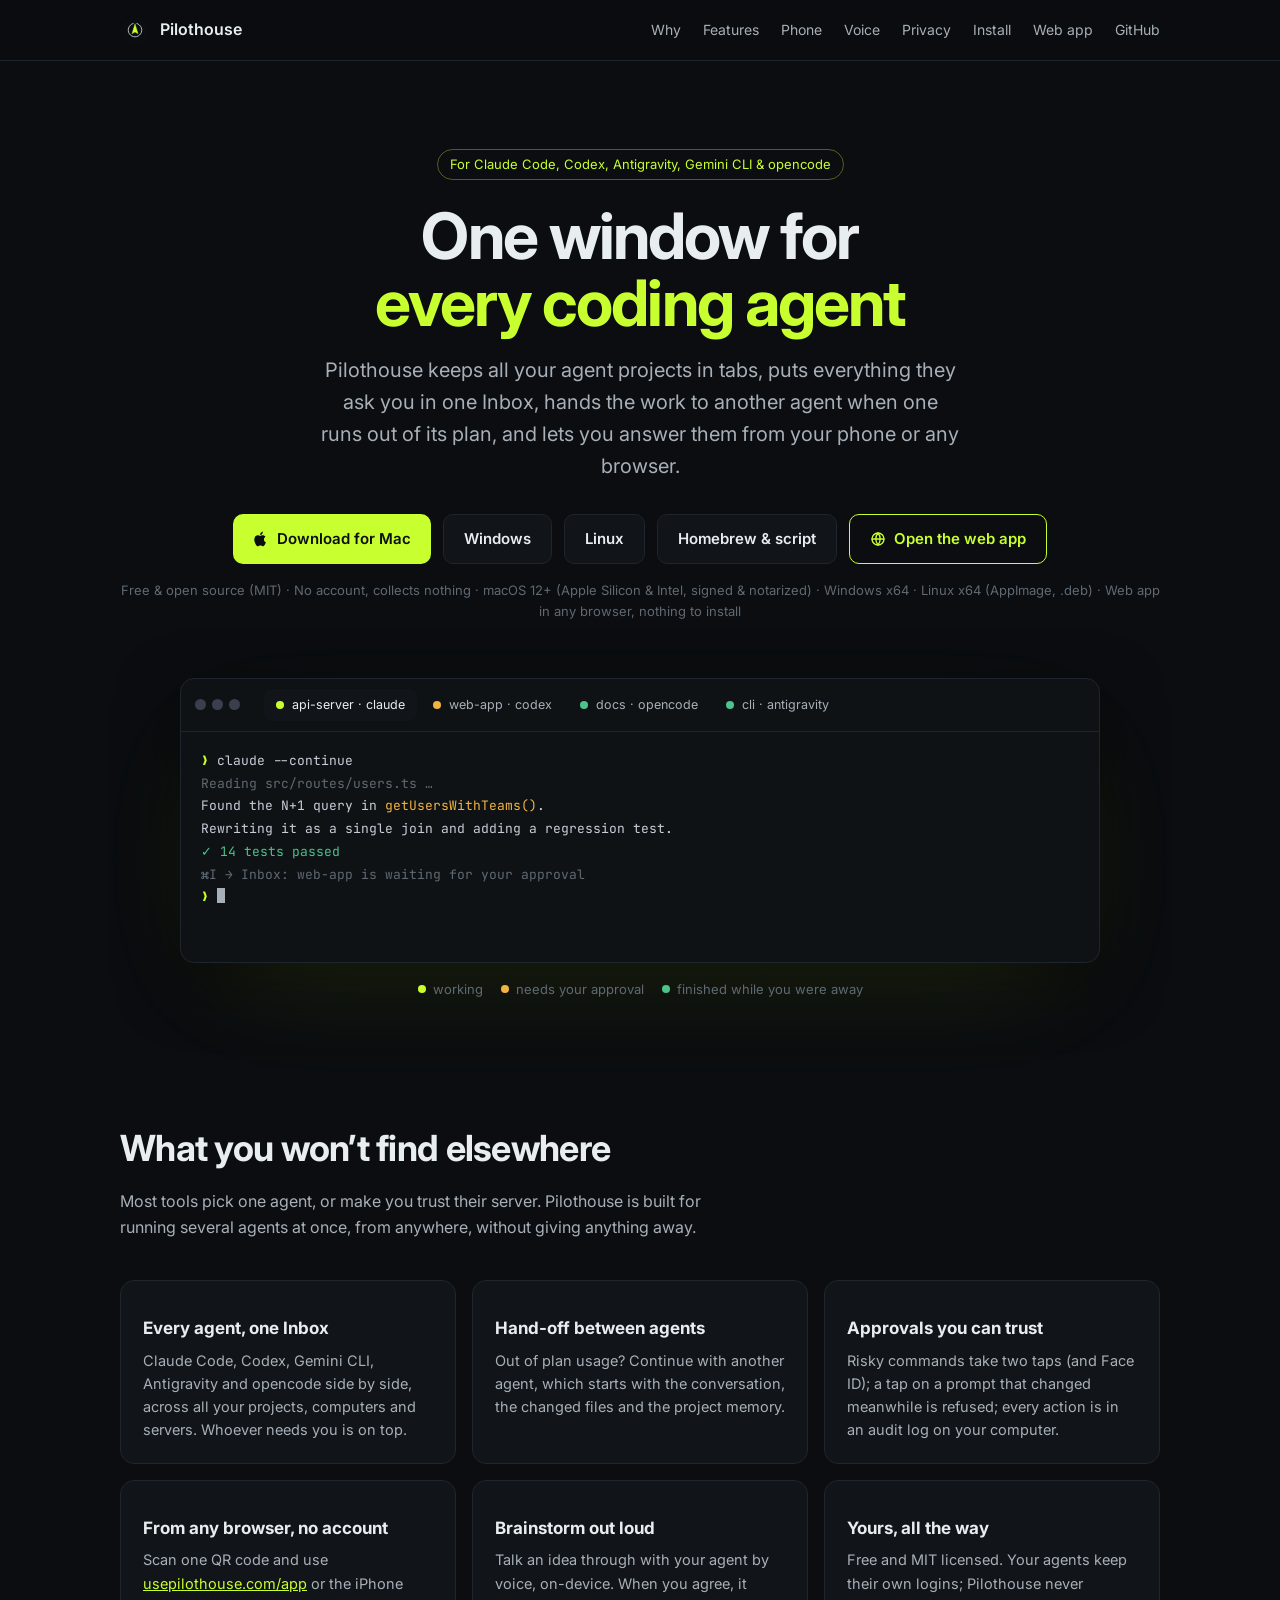
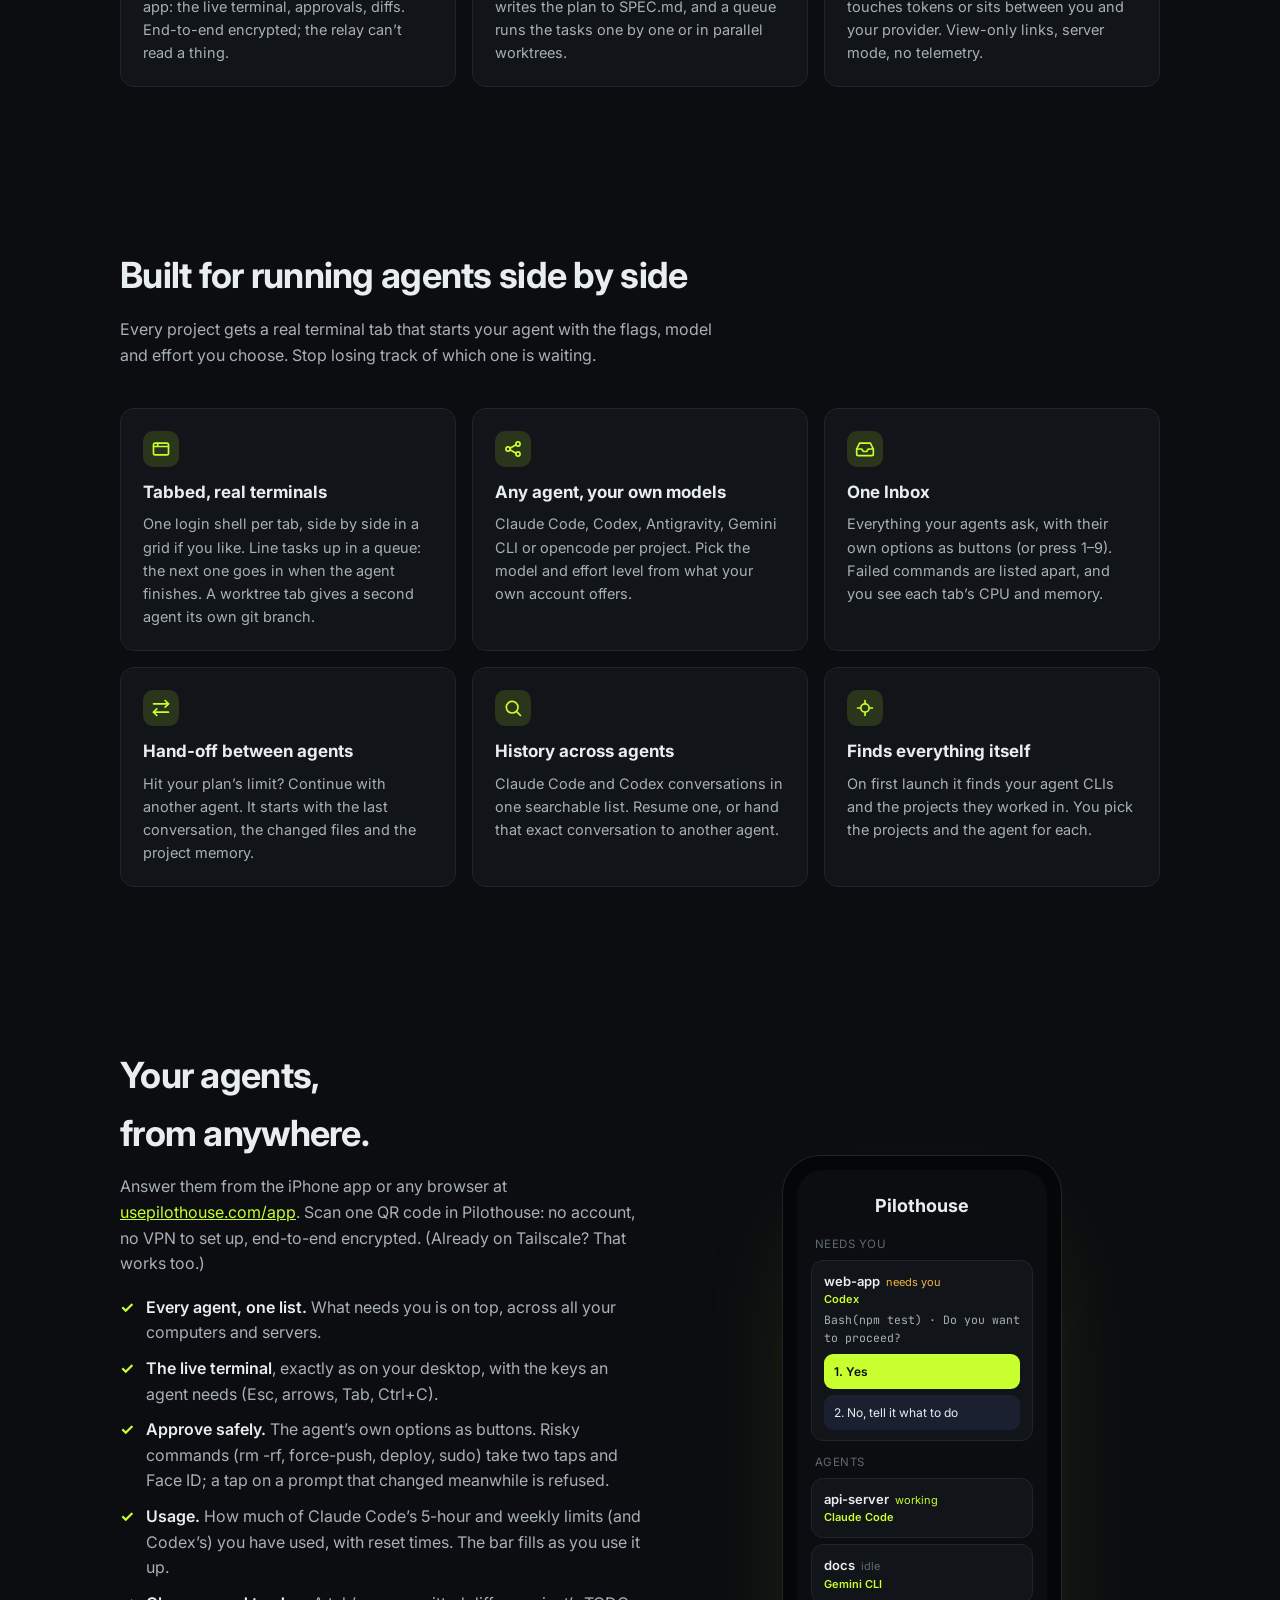
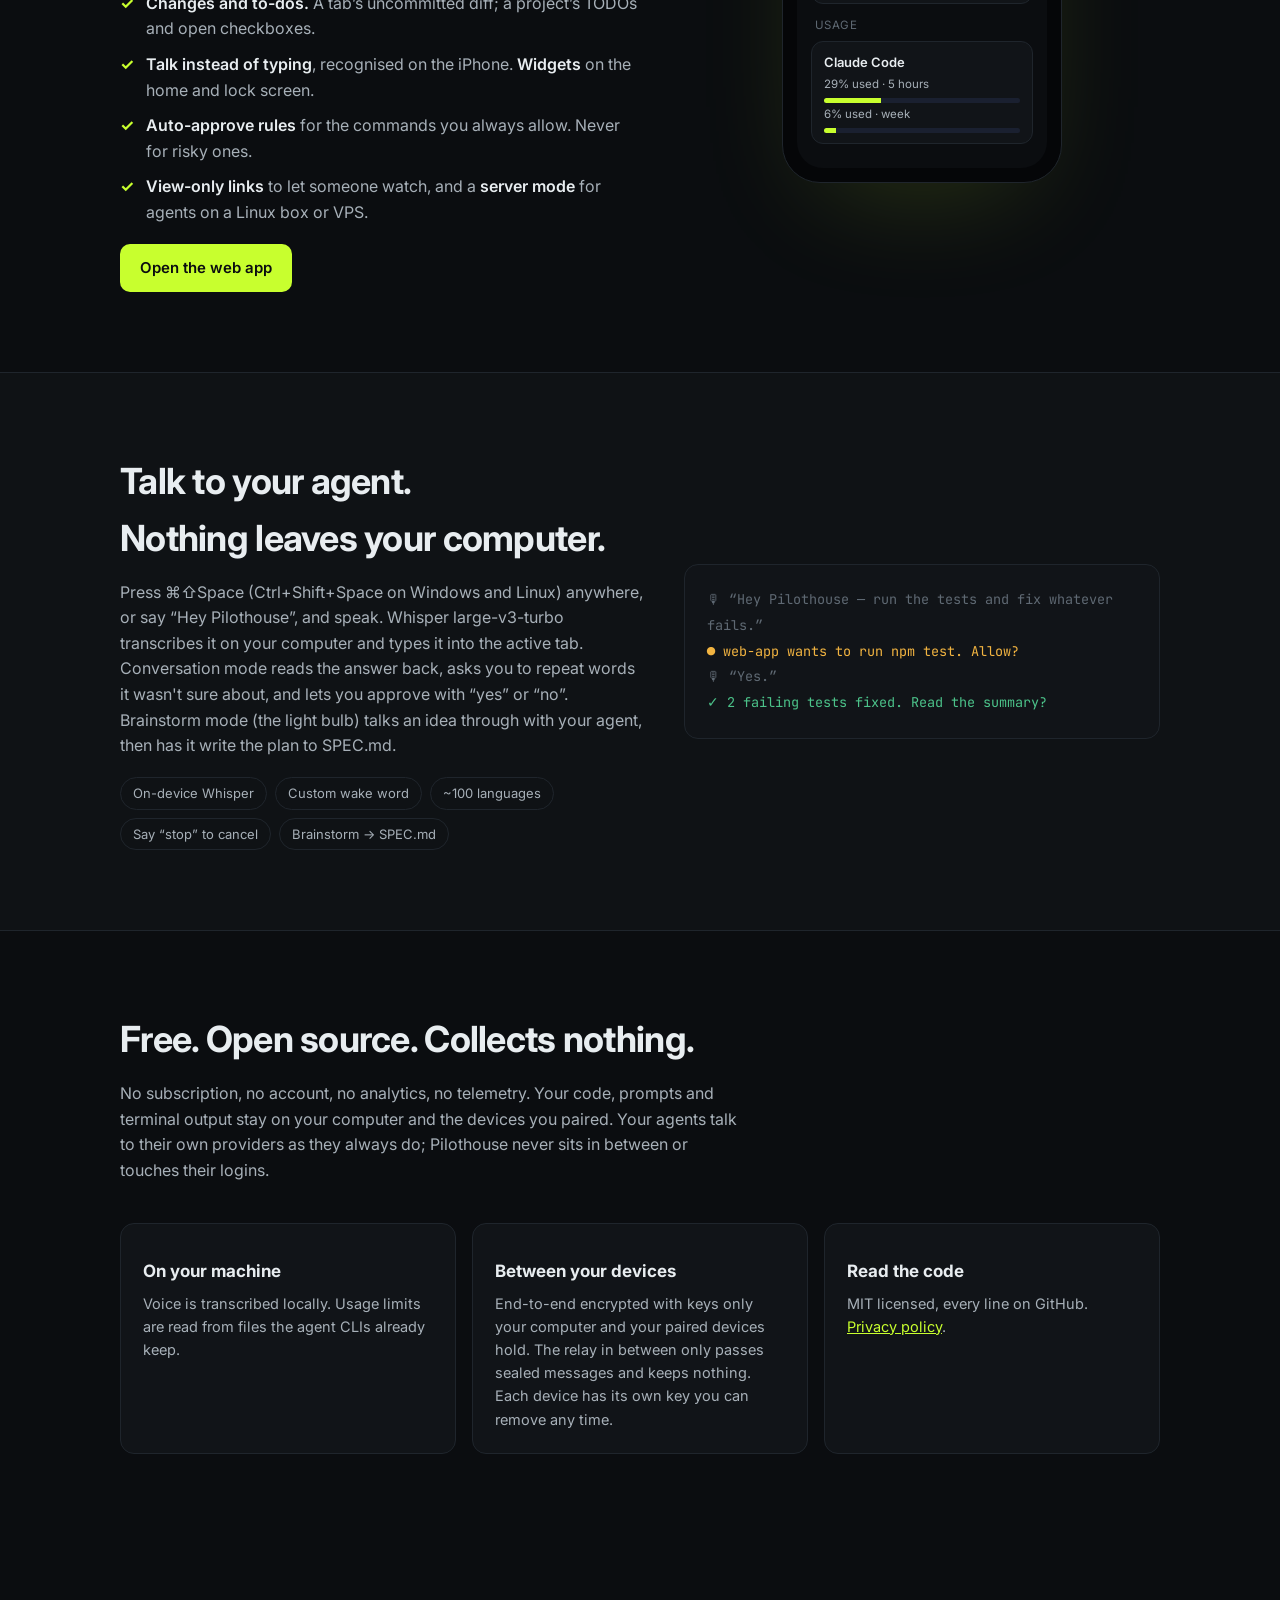
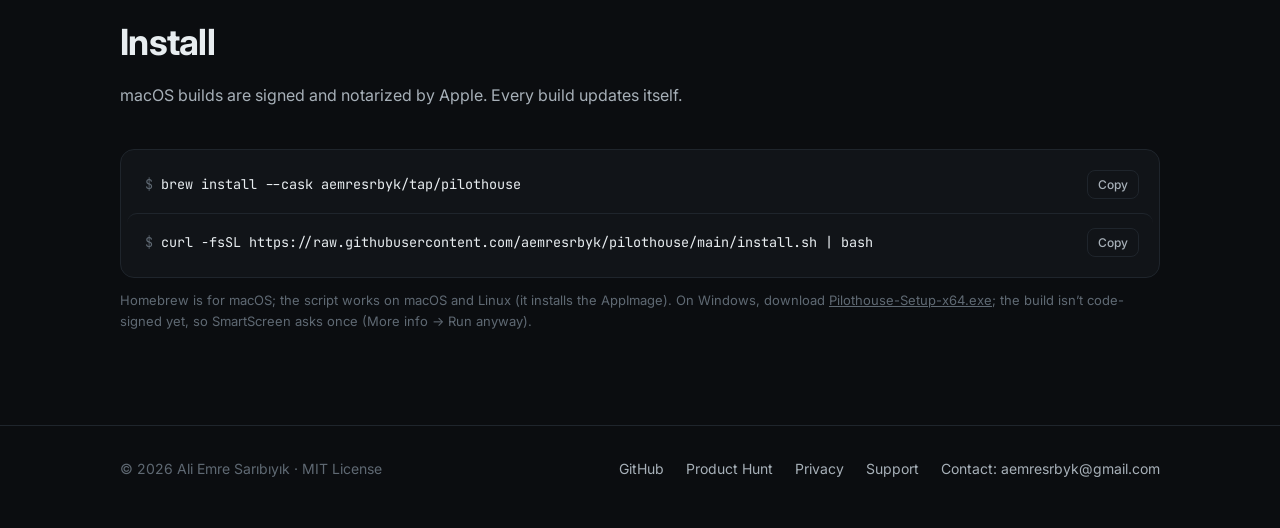
==== index.html @ bd9848d0 "feat: web app next to the downloads; 'What you won’t find elsewhere' section Co-Authored-By: Claude " ====
<!doctype html>
<html lang="en">
<head>
<meta charset="utf-8">
<meta name="viewport" content="width=device-width, initial-scale=1">
<title>Pilothouse — one window for every coding agent</title>
<meta name="description" content="One cockpit for terminal AI agents (Claude Code, Codex, Antigravity, Gemini CLI, opencode) on macOS, Windows and Linux: tabbed terminals, an Inbox for everything they ask, hand-off between agents, on-device voice, and an iPhone app to approve from anywhere. Free, open source, collects nothing.">
<meta property="og:title" content="Pilothouse">
<meta property="og:description" content="One window for every coding agent, and your phone: tabbed terminals, an Inbox, hand-off between agents, on-device voice, approvals from your iPhone. Free and open source.">
<meta property="og:image" content="https://usepilothouse.com/og.png">
<meta property="og:url" content="https://usepilothouse.com/">
<meta property="og:type" content="website">
<meta property="og:site_name" content="Pilothouse">
<link rel="canonical" href="https://usepilothouse.com/">
<link rel="apple-touch-icon" href="icon.png">
<meta name="twitter:card" content="summary_large_image">
<link rel="icon" href="logo.svg" type="image/svg+xml">
<link rel="preconnect" href="https://fonts.googleapis.com">
<link rel="preconnect" href="https://fonts.gstatic.com" crossorigin>
<link href="https://fonts.googleapis.com/css2?family=Inter:wght@400;500;600;700&family=JetBrains+Mono:wght@400;500&display=swap" rel="stylesheet">
<style>
  :root {
    --bg: #0B0D10; --bg2: #0F1215; --card: #111418; --line: #1F252C;
    --ink: #E8EDF0; --ink2: #A7B0B8; --muted: #5F6973;
    --accent: #C8FF2E; --on-accent: #0B0D10; --green: #4CC38A; --amber: #F2B441;
    --radius: 14px;
  }
  * { box-sizing: border-box; }
  html { scroll-behavior: smooth; }
  body { margin: 0; background: var(--bg); color: var(--ink); font: 16px/1.6 Inter, system-ui, -apple-system, Segoe UI, sans-serif; -webkit-font-smoothing: antialiased; }
  a { color: inherit; }
  code, .mono { font-family: "JetBrains Mono", ui-monospace, SFMono-Regular, Menlo, monospace; }
  .wrap { max-width: 1080px; margin: 0 auto; padding: 0 20px; }

  nav { position: sticky; top: 0; z-index: 10; backdrop-filter: blur(12px); background: color-mix(in srgb, var(--bg) 80%, transparent); border-bottom: 1px solid var(--line); }
  nav .wrap { display: flex; align-items: center; justify-content: space-between; height: 60px; }
  .brand { display: flex; align-items: center; gap: 10px; font-weight: 600; text-decoration: none; }
  .brand img { width: 30px; height: 30px; }
  nav .links { display: flex; gap: 22px; font-size: 14px; color: var(--ink2); }
  nav .links a { text-decoration: none; }
  nav .links a:hover { color: var(--ink); }

  .hero { padding: 88px 0 40px; text-align: center; }
  .eyebrow { display: inline-block; font-size: 13px; color: var(--accent); border: 1px solid color-mix(in srgb, var(--accent) 35%, transparent); padding: 4px 12px; border-radius: 999px; margin-bottom: 22px; }
  h1 { font-size: clamp(36px, 6vw, 64px); line-height: 1.05; letter-spacing: -0.03em; margin: 0 0 18px; font-weight: 700; }
  h1 span { color: var(--accent); }
  .lede { font-size: clamp(17px, 2.2vw, 20px); color: var(--ink2); max-width: 640px; margin: 0 auto 32px; }
  .cta { display: flex; gap: 12px; justify-content: center; flex-wrap: wrap; }
  .btn { display: inline-flex; align-items: center; gap: 8px; padding: 12px 20px; border-radius: 10px; font-weight: 600; font-size: 15px; text-decoration: none; border: 1px solid var(--line); background: var(--card); cursor: pointer; color: var(--ink); }
  .btn.primary { background: var(--accent); border: 0; color: var(--on-accent); }
  .btn:hover { filter: brightness(1.08); }
  .btn.web { border-color: var(--accent); color: var(--accent); background: transparent; }
  .meta { margin-top: 16px; font-size: 13px; color: var(--muted); }

  /* App illustration */
  .window { margin: 56px auto 0; max-width: 920px; border: 1px solid var(--line); border-radius: 14px; background: var(--bg2); box-shadow: 0 40px 120px -40px rgba(200,255,46,.14), 0 20px 60px rgba(0,0,0,.5); overflow: hidden; text-align: left; }
  .titlebar { display: flex; align-items: center; gap: 8px; padding: 10px 14px; border-bottom: 1px solid var(--line); }
  .lights i { display: inline-block; width: 11px; height: 11px; border-radius: 50%; margin-right: 6px; background: #3A3F4E; }
  .tabs { display: flex; gap: 4px; margin-left: 10px; overflow: hidden; }
  .tab { display: flex; align-items: center; gap: 8px; font-size: 12.5px; padding: 6px 12px; border-radius: 8px; color: var(--ink2); white-space: nowrap; }
  .tab.on { background: var(--card); color: var(--ink); }
  .dot { width: 8px; height: 8px; border-radius: 50%; flex: none; }
  .dot.work { background: var(--accent); animation: pulse 1.4s ease-in-out infinite; }
  .dot.wait { background: var(--amber); }
  .dot.done { background: var(--green); }
  @keyframes pulse { 50% { opacity: .3; } }
  .term { padding: 18px 20px 22px; font-size: 13px; line-height: 1.75; color: #C9CEDA; min-height: 230px; }
  .term .p { color: var(--accent); }
  .term .g { color: var(--green); }
  .term .y { color: var(--amber); }
  .term .m { color: var(--muted); }
  .caret { display: inline-block; width: 8px; height: 15px; background: var(--ink2); vertical-align: -2px; animation: blink 1s steps(1) infinite; }
  @keyframes blink { 50% { opacity: 0; } }
  .legend { display: flex; gap: 18px; justify-content: center; flex-wrap: wrap; margin-top: 16px; font-size: 13px; color: var(--muted); }
  .legend span { display: inline-flex; align-items: center; gap: 7px; }
  .legend .dot { display: inline-block; }

  section { padding: 80px 0; }
  h2 { font-size: clamp(26px, 3.6vw, 36px); letter-spacing: -0.02em; margin: 0 0 12px; }
  .sub { color: var(--ink2); margin: 0 0 40px; max-width: 620px; }
  .grid { display: grid; grid-template-columns: repeat(3, 1fr); gap: 16px; }
  .card { background: var(--card); border: 1px solid var(--line); border-radius: var(--radius); padding: 22px; }
  .card h3 { margin: 12px 0 6px; font-size: 17px; }
  .card p { margin: 0; color: var(--ink2); font-size: 14.5px; }
  .ico { width: 36px; height: 36px; border-radius: 10px; display: grid; place-items: center; background: color-mix(in srgb, var(--accent) 14%, transparent); color: var(--accent); }
  .ico svg { width: 20px; height: 20px; }

  .split { display: grid; grid-template-columns: 1.1fr 1fr; gap: 40px; align-items: center; }
  .pill-list { display: flex; flex-wrap: wrap; gap: 8px; margin-top: 18px; }
  .pill { font-size: 13px; padding: 5px 12px; border-radius: 999px; border: 1px solid var(--line); color: var(--ink2); }

  .install { background: var(--card); border: 1px solid var(--line); border-radius: var(--radius); padding: 6px; }
  .cmd { display: flex; align-items: center; gap: 12px; padding: 14px 14px 14px 18px; border-radius: 10px; }
  .cmd + .cmd { border-top: 1px solid var(--line); }
  .cmd code { flex: 1; font-size: 13.5px; overflow-x: auto; white-space: nowrap; color: var(--ink); }
  .cmd code::before { content: "$ "; color: var(--muted); }
  .copy { font: 500 12px Inter, sans-serif; color: var(--ink2); background: transparent; border: 1px solid var(--line); border-radius: 8px; padding: 6px 10px; cursor: pointer; }
  .copy:hover { color: var(--ink); }
  .note { font-size: 13px; color: var(--muted); margin-top: 12px; }

  /* Phone mock */
  .phone { width: 280px; margin: 0 auto; border: 1px solid var(--line); border-radius: 38px; background: #050608; padding: 14px; box-shadow: 0 40px 120px -40px rgba(200,255,46,.18); }
  .screen { border-radius: 26px; background: var(--bg); padding: 18px 14px; min-height: 470px; font-size: 13px; }
  .screen h4 { margin: 4px 0 14px; font-size: 18px; text-align: center; }
  .screen .lbl { color: var(--muted); font-size: 11.5px; margin: 12px 4px 6px; text-transform: uppercase; letter-spacing: .04em; }
  .row { background: var(--card); border: 1px solid var(--line); border-radius: 12px; padding: 10px 12px; margin-bottom: 6px; }
  .row b { font-weight: 600; }
  .row .ag { color: var(--accent); font-size: 11px; font-weight: 600; }
  .row .tx { color: var(--ink2); font-size: 11.5px; margin-top: 2px; }
  .row .st { font-size: 11px; margin-left: 6px; }
  .choice { display: block; border-radius: 9px; padding: 8px 10px; margin-top: 6px; font-size: 12px; background: #1a2030; }
  .choice.yes { background: var(--accent); color: var(--on-accent); font-weight: 600; }
  .bar { height: 5px; border-radius: 3px; background: #1a2030; margin-top: 5px; overflow: hidden; }
  .bar i { display: block; height: 100%; background: var(--accent); }
  .checks { list-style: none; padding: 0; margin: 18px 0 0; display: grid; gap: 10px; }
  .checks li { padding-left: 26px; position: relative; color: var(--ink2); }
  .checks li::before { content: "✓"; position: absolute; left: 0; color: var(--accent); font-weight: 700; }
  .checks b { color: var(--ink); font-weight: 600; }

  footer { border-top: 1px solid var(--line); padding: 32px 0 48px; color: var(--muted); font-size: 14px; }
  footer .wrap { display: flex; justify-content: space-between; gap: 16px; flex-wrap: wrap; }
  footer a { color: var(--ink2); text-decoration: none; margin-left: 18px; }
  footer a:hover { color: var(--ink); }

  .soon { display: none; }
  body.unreleased .released { display: none; }
  body.unreleased .soon { display: inline-flex; }

  @media (max-width: 860px) {
    .grid { grid-template-columns: 1fr 1fr; }
    .split { grid-template-columns: 1fr; }
    nav .links a.hide-sm { display: none; }
  }
  @media (max-width: 560px) {
    .grid { grid-template-columns: 1fr; }
    .hero { padding-top: 56px; }
    .tab:nth-child(n+3) { display: none; }
    footer a { margin: 0 18px 0 0; }
  }
  @media (prefers-reduced-motion: reduce) {
    .dot.work, .caret { animation: none; }
    html { scroll-behavior: auto; }
  }
</style>
</head>
<body>
<script>
  // Flip to true when the repo is public and the first release is downloadable.
  const RELEASED = true;
  if (!RELEASED) document.body.classList.add('unreleased');
</script>

<nav>
  <div class="wrap">
    <a class="brand" href="#"><img src="logo.svg" alt="">Pilothouse</a>
    <div class="links">
      <a href="#why" class="hide-sm">Why</a>
      <a href="#features" class="hide-sm">Features</a>
      <a href="#phone" class="hide-sm">Phone</a>
      <a href="#voice" class="hide-sm">Voice</a>
      <a href="#privacy" class="hide-sm">Privacy</a>
      <a href="#install">Install</a>
      <a href="app/" title="Use Pilothouse from this browser (pair once with your computer)">Web app</a>
      <a href="https://github.com/aemresrbyk/pilothouse" class="released">GitHub</a>
    </div>
  </div>
</nav>

<header class="hero">
  <div class="wrap">
    <div class="eyebrow">For Claude Code, Codex, Antigravity, Gemini CLI &amp; opencode</div>
    <h1>One window for<br><span>every coding agent</span></h1>
    <p class="lede">Pilothouse keeps all your agent projects in tabs, puts everything they ask you in one Inbox, hands the work to another agent when one runs out of its plan, and lets you answer them from your phone or any browser.</p>
    <div class="cta">
      <a class="btn primary released" href="https://github.com/aemresrbyk/pilothouse/releases/latest">
        <svg width="16" height="16" viewBox="0 0 24 24" fill="currentColor" aria-hidden="true"><path d="M16.4 12.6c0-2.7 2.2-4 2.3-4.1-1.3-1.9-3.2-2.1-3.9-2.1-1.7-.2-3.2 1-4.1 1-.8 0-2.1-1-3.5-.9-1.8 0-3.5 1.1-4.4 2.7-1.9 3.3-.5 8.2 1.4 10.9.9 1.3 2 2.8 3.4 2.7 1.4-.1 1.9-.9 3.5-.9s2.1.9 3.5.9c1.5 0 2.4-1.3 3.3-2.7 1-1.5 1.5-3 1.5-3.1-.1 0-2.9-1.1-3-4.4zM13.7 4.5c.7-.9 1.2-2.1 1.1-3.3-1 0-2.3.7-3 1.6-.7.8-1.3 2-1.1 3.2 1.1.1 2.3-.6 3-1.5z"/></svg>
        Download for Mac
      </a>
      <a class="btn released" href="https://github.com/aemresrbyk/pilothouse/releases/latest/download/Pilothouse-Setup-x64.exe">Windows</a>
      <a class="btn released" href="https://github.com/aemresrbyk/pilothouse/releases/latest/download/Pilothouse-x86_64-linux.AppImage">Linux</a>
      <span class="btn primary soon">Coming soon</span>
      <a class="btn" href="#install">Homebrew &amp; script</a>
      <a class="btn web" href="app/" title="Answer your agents from this browser: pair once with the QR code in Pilothouse">
        <svg width="16" height="16" viewBox="0 0 24 24" fill="none" stroke="currentColor" stroke-width="2" stroke-linecap="round" stroke-linejoin="round" aria-hidden="true"><circle cx="12" cy="12" r="9"/><path d="M3 12h18M12 3a14 14 0 010 18M12 3a14 14 0 000 18"/></svg>
        Open the web app
      </a>
    </div>
    <p class="meta">Free &amp; open source (MIT) · No account, collects nothing · macOS 12+ (Apple Silicon &amp; Intel, signed &amp; notarized) · Windows x64 · Linux x64 (AppImage, .deb) · Web app in any browser, nothing to install</p>

    <div class="window" role="img" aria-label="Illustration of the Pilothouse window with three project tabs and their status dots">
      <div class="titlebar">
        <span class="lights"><i></i><i></i><i></i></span>
        <div class="tabs">
          <div class="tab on"><span class="dot work"></span>api-server · claude</div>
          <div class="tab"><span class="dot wait"></span>web-app · codex</div>
          <div class="tab"><span class="dot done"></span>docs · opencode</div>
          <div class="tab"><span class="dot done"></span>cli · antigravity</div>
        </div>
      </div>
      <div class="term mono">
        <div><span class="p">❯</span> claude --continue</div>
        <div class="m">  Reading src/routes/users.ts …</div>
        <div>  Found the N+1 query in <span class="y">getUsersWithTeams()</span>.</div>
        <div>  Rewriting it as a single join and adding a regression test.</div>
        <div class="g">  ✓ 14 tests passed</div>
        <div class="m">  ⌘I → Inbox: web-app is waiting for your approval</div>
        <div><span class="p">❯</span> <span class="caret"></span></div>
      </div>
    </div>
    <div class="legend">
      <span><i class="dot work"></i>working</span>
      <span><i class="dot wait"></i>needs your approval</span>
      <span><i class="dot done"></i>finished while you were away</span>
    </div>
  </div>
</header>

<section id="why">
  <div class="wrap">
    <h2>What you won’t find elsewhere</h2>
    <p class="sub">Most tools pick one agent, or make you trust their server. Pilothouse is built for running several agents at once, from anywhere, without giving anything away.</p>
    <div class="grid">
      <div class="card"><h3>Every agent, one Inbox</h3><p>Claude Code, Codex, Gemini CLI, Antigravity and opencode side by side, across all your projects, computers and servers. Whoever needs you is on top.</p></div>
      <div class="card"><h3>Hand-off between agents</h3><p>Out of plan usage? Continue with another agent, which starts with the conversation, the changed files and the project memory.</p></div>
      <div class="card"><h3>Approvals you can trust</h3><p>Risky commands take two taps (and Face ID); a tap on a prompt that changed meanwhile is refused; every action is in an audit log on your computer.</p></div>
      <div class="card"><h3>From any browser, no account</h3><p>Scan one QR code and use <a href="app/" style="color: var(--accent)">usepilothouse.com/app</a> or the iPhone app: the live terminal, approvals, diffs. End-to-end encrypted; the relay can’t read a thing.</p></div>
      <div class="card"><h3>Brainstorm out loud</h3><p>Talk an idea through with your agent by voice, on-device. When you agree, it writes the plan to SPEC.md, and a queue runs the tasks one by one or in parallel worktrees.</p></div>
      <div class="card"><h3>Yours, all the way</h3><p>Free and MIT licensed. Your agents keep their own logins; Pilothouse never touches tokens or sits between you and your provider. View-only links, server mode, no telemetry.</p></div>
    </div>
  </div>
</section>

<section id="features">
  <div class="wrap">
    <h2>Built for running agents side by side</h2>
    <p class="sub">Every project gets a real terminal tab that starts your agent with the flags, model and effort you choose. Stop losing track of which one is waiting.</p>
    <div class="grid">
      <div class="card">
        <div class="ico"><svg viewBox="0 0 24 24" fill="none" stroke="currentColor" stroke-width="2" stroke-linecap="round" stroke-linejoin="round"><rect x="3" y="5" width="18" height="14" rx="2"/><path d="M3 9h18M8 5v4"/></svg></div>
        <h3>Tabbed, real terminals</h3>
        <p>One login shell per tab, side by side in a grid if you like. Line tasks up in a queue: the next one goes in when the agent finishes. A worktree tab gives a second agent its own git branch.</p>
      </div>
      <div class="card">
        <div class="ico"><svg viewBox="0 0 24 24" fill="none" stroke="currentColor" stroke-width="2" stroke-linecap="round" stroke-linejoin="round"><circle cx="6" cy="12" r="2.5"/><circle cx="18" cy="6" r="2.5"/><circle cx="18" cy="18" r="2.5"/><path d="M8.3 11l7.4-4M8.3 13l7.4 4"/></svg></div>
        <h3>Any agent, your own models</h3>
        <p>Claude Code, Codex, Antigravity, Gemini CLI or opencode per project. Pick the model and effort level from what your own account offers.</p>
      </div>
      <div class="card">
        <div class="ico"><svg viewBox="0 0 24 24" fill="none" stroke="currentColor" stroke-width="2" stroke-linecap="round" stroke-linejoin="round"><path d="M22 12h-6l-2 3h-4l-2-3H2"/><path d="M5.5 5h13l3.5 7v6a2 2 0 01-2 2H4a2 2 0 01-2-2v-6z"/></svg></div>
        <h3>One Inbox</h3>
        <p>Everything your agents ask, with their own options as buttons (or press 1–9). Failed commands are listed apart, and you see each tab’s CPU and memory.</p>
      </div>
      <div class="card">
        <div class="ico"><svg viewBox="0 0 24 24" fill="none" stroke="currentColor" stroke-width="2" stroke-linecap="round" stroke-linejoin="round"><path d="M17 3l4 4-4 4"/><path d="M3 7h18"/><path d="M7 21l-4-4 4-4"/><path d="M21 17H3"/></svg></div>
        <h3>Hand-off between agents</h3>
        <p>Hit your plan’s limit? Continue with another agent. It starts with the last conversation, the changed files and the project memory.</p>
      </div>
      <div class="card">
        <div class="ico"><svg viewBox="0 0 24 24" fill="none" stroke="currentColor" stroke-width="2" stroke-linecap="round" stroke-linejoin="round"><circle cx="11" cy="11" r="7"/><path d="M21 21l-4.3-4.3"/></svg></div>
        <h3>History across agents</h3>
        <p>Claude Code and Codex conversations in one searchable list. Resume one, or hand that exact conversation to another agent.</p>
      </div>
      <div class="card">
        <div class="ico"><svg viewBox="0 0 24 24" fill="none" stroke="currentColor" stroke-width="2" stroke-linecap="round" stroke-linejoin="round"><path d="M12 3v3M12 18v3M3 12h3M18 12h3"/><circle cx="12" cy="12" r="5"/></svg></div>
        <h3>Finds everything itself</h3>
        <p>On first launch it finds your agent CLIs and the projects they worked in. You pick the projects and the agent for each.</p>
      </div>
    </div>
  </div>
</section>

<section id="phone">
  <div class="wrap split">
    <div>
      <h2>Your agents,<br>from anywhere.</h2>
      <p class="sub" style="margin-bottom: 0">Answer them from the iPhone app or any browser at <a href="app/" style="color: var(--accent)">usepilothouse.com/app</a>. Scan one QR code in Pilothouse: no account, no VPN to set up, end-to-end encrypted. (Already on Tailscale? That works too.)</p>
      <ul class="checks">
        <li><b>Every agent, one list.</b> What needs you is on top, across all your computers and servers.</li>
        <li><b>The live terminal</b>, exactly as on your desktop, with the keys an agent needs (Esc, arrows, Tab, Ctrl+C).</li>
        <li><b>Approve safely.</b> The agent’s own options as buttons. Risky commands (rm -rf, force-push, deploy, sudo) take two taps and Face ID; a tap on a prompt that changed meanwhile is refused.</li>
        <li><b>Usage.</b> How much of Claude Code’s 5-hour and weekly limits (and Codex’s) you have used, with reset times. The bar fills as you use it up.</li>
        <li><b>Changes and to-dos.</b> A tab’s uncommitted diff; a project’s TODOs and open checkboxes.</li>
        <li><b>Talk instead of typing</b>, recognised on the iPhone. <b>Widgets</b> on the home and lock screen.</li>
        <li><b>Auto-approve rules</b> for the commands you always allow. Never for risky ones.</li>
        <li><b>View-only links</b> to let someone watch, and a <b>server mode</b> for agents on a Linux box or VPS.</li>
      </ul>
      <a class="btn primary" href="app/" style="margin-top: 18px; display: inline-flex">Open the web app</a>
    </div>
    <div class="phone" role="img" aria-label="The Pilothouse iPhone app: one agent waiting for approval, two working, and plan usage">
      <div class="screen">
        <h4>Pilothouse</h4>
        <div class="lbl">Needs you</div>
        <div class="row">
          <b>web-app</b><span class="st" style="color: var(--amber)">needs you</span>
          <div class="ag">Codex</div>
          <div class="tx mono">Bash(npm test) · Do you want to proceed?</div>
          <span class="choice yes">1. Yes</span>
          <span class="choice">2. No, tell it what to do</span>
        </div>
        <div class="lbl">Agents</div>
        <div class="row"><b>api-server</b><span class="st" style="color: var(--accent)">working</span><div class="ag">Claude Code</div></div>
        <div class="row"><b>docs</b><span class="st" style="color: var(--muted)">idle</span><div class="ag">Gemini CLI</div></div>
        <div class="lbl">Usage</div>
        <div class="row">
          <b>Claude Code</b>
          <div class="tx">29% used · 5 hours</div><div class="bar"><i style="width: 29%"></i></div>
          <div class="tx">6% used · week</div><div class="bar"><i style="width: 6%"></i></div>
        </div>
      </div>
    </div>
  </div>
</section>

<section id="voice" style="background: var(--bg2); border-top: 1px solid var(--line); border-bottom: 1px solid var(--line);">
  <div class="wrap split">
    <div>
      <h2>Talk to your agent.<br>Nothing leaves your computer.</h2>
      <p class="sub" style="margin-bottom: 0">Press ⌘⇧Space (Ctrl+Shift+Space on Windows and Linux) anywhere, or say “Hey Pilothouse”, and speak. Whisper large-v3-turbo transcribes it on your computer and types it into the active tab. Conversation mode reads the answer back, asks you to repeat words it wasn't sure about, and lets you approve with “yes” or “no”. Brainstorm mode (the light bulb) talks an idea through with your agent, then has it write the plan to SPEC.md.</p>
      <div class="pill-list">
        <span class="pill">On-device Whisper</span>
        <span class="pill">Custom wake word</span>
        <span class="pill">~100 languages</span>
        <span class="pill">Say “stop” to cancel</span>
        <span class="pill">Brainstorm → SPEC.md</span>
      </div>
    </div>
    <div class="card mono" style="font-size: 13.5px; line-height: 1.9">
      <div class="m" style="color: var(--muted)">🎙 “Hey Pilothouse — run the tests and fix whatever fails.”</div>
      <div style="color: var(--amber)">● web-app wants to run <code>npm test</code>. Allow?</div>
      <div style="color: var(--muted)">🎙 “Yes.”</div>
      <div style="color: var(--green)">✓ 2 failing tests fixed. Read the summary?</div>
    </div>
  </div>
</section>

<section id="privacy">
  <div class="wrap">
    <h2>Free. Open source. Collects nothing.</h2>
    <p class="sub">No subscription, no account, no analytics, no telemetry. Your code, prompts and terminal output stay on your computer and the devices you paired. Your agents talk to their own providers as they always do; Pilothouse never sits in between or touches their logins.</p>
    <div class="grid">
      <div class="card"><h3>On your machine</h3><p>Voice is transcribed locally. Usage limits are read from files the agent CLIs already keep.</p></div>
      <div class="card"><h3>Between your devices</h3><p>End-to-end encrypted with keys only your computer and your paired devices hold. The relay in between only passes sealed messages and keeps nothing. Each device has its own key you can remove any time.</p></div>
      <div class="card"><h3>Read the code</h3><p>MIT licensed, every line on GitHub. <a href="privacy.html" style="color: var(--accent)">Privacy policy</a>.</p></div>
    </div>
  </div>
</section>

<section id="install">
  <div class="wrap">
    <h2>Install</h2>
    <p class="sub">macOS builds are signed and notarized by Apple. Every build updates itself.</p>
    <div class="install">
      <div class="cmd"><code>brew install --cask aemresrbyk/tap/pilothouse</code><button class="copy" data-copy>Copy</button></div>
      <div class="cmd"><code>curl -fsSL https://raw.githubusercontent.com/aemresrbyk/pilothouse/main/install.sh | bash</code><button class="copy" data-copy>Copy</button></div>
    </div>
    <p class="note">Homebrew is for macOS; the script works on macOS and Linux (it installs the AppImage). On Windows, download <a href="https://github.com/aemresrbyk/pilothouse/releases/latest/download/Pilothouse-Setup-x64.exe">Pilothouse-Setup-x64.exe</a>; the build isn’t code-signed yet, so SmartScreen asks once (More info → Run anyway).</p>
  </div>
</section>

<footer>
  <div class="wrap">
    <span>© 2026 Ali Emre Sarıbıyık · MIT License</span>
    <span>
      <a href="https://github.com/aemresrbyk/pilothouse" class="released">GitHub</a>
      <a href="https://www.producthunt.com/@aemresrbyk">Product Hunt</a>
      <a href="privacy.html">Privacy</a>
      <a href="support.html">Support</a>
      <a href="mailto:aemresrbyk@gmail.com">Contact: aemresrbyk@gmail.com</a>
    </span>
  </div>
</footer>

<script>
  document.querySelectorAll('[data-copy]').forEach((b) => {
    b.addEventListener('click', async () => {
      const text = b.previousElementSibling.textContent;
      try { await navigator.clipboard.writeText(text); b.textContent = 'Copied'; }
      catch { b.textContent = 'Select & copy'; }
      setTimeout(() => (b.textContent = 'Copy'), 1600);
    });
  });
</script>
</body>
</html>
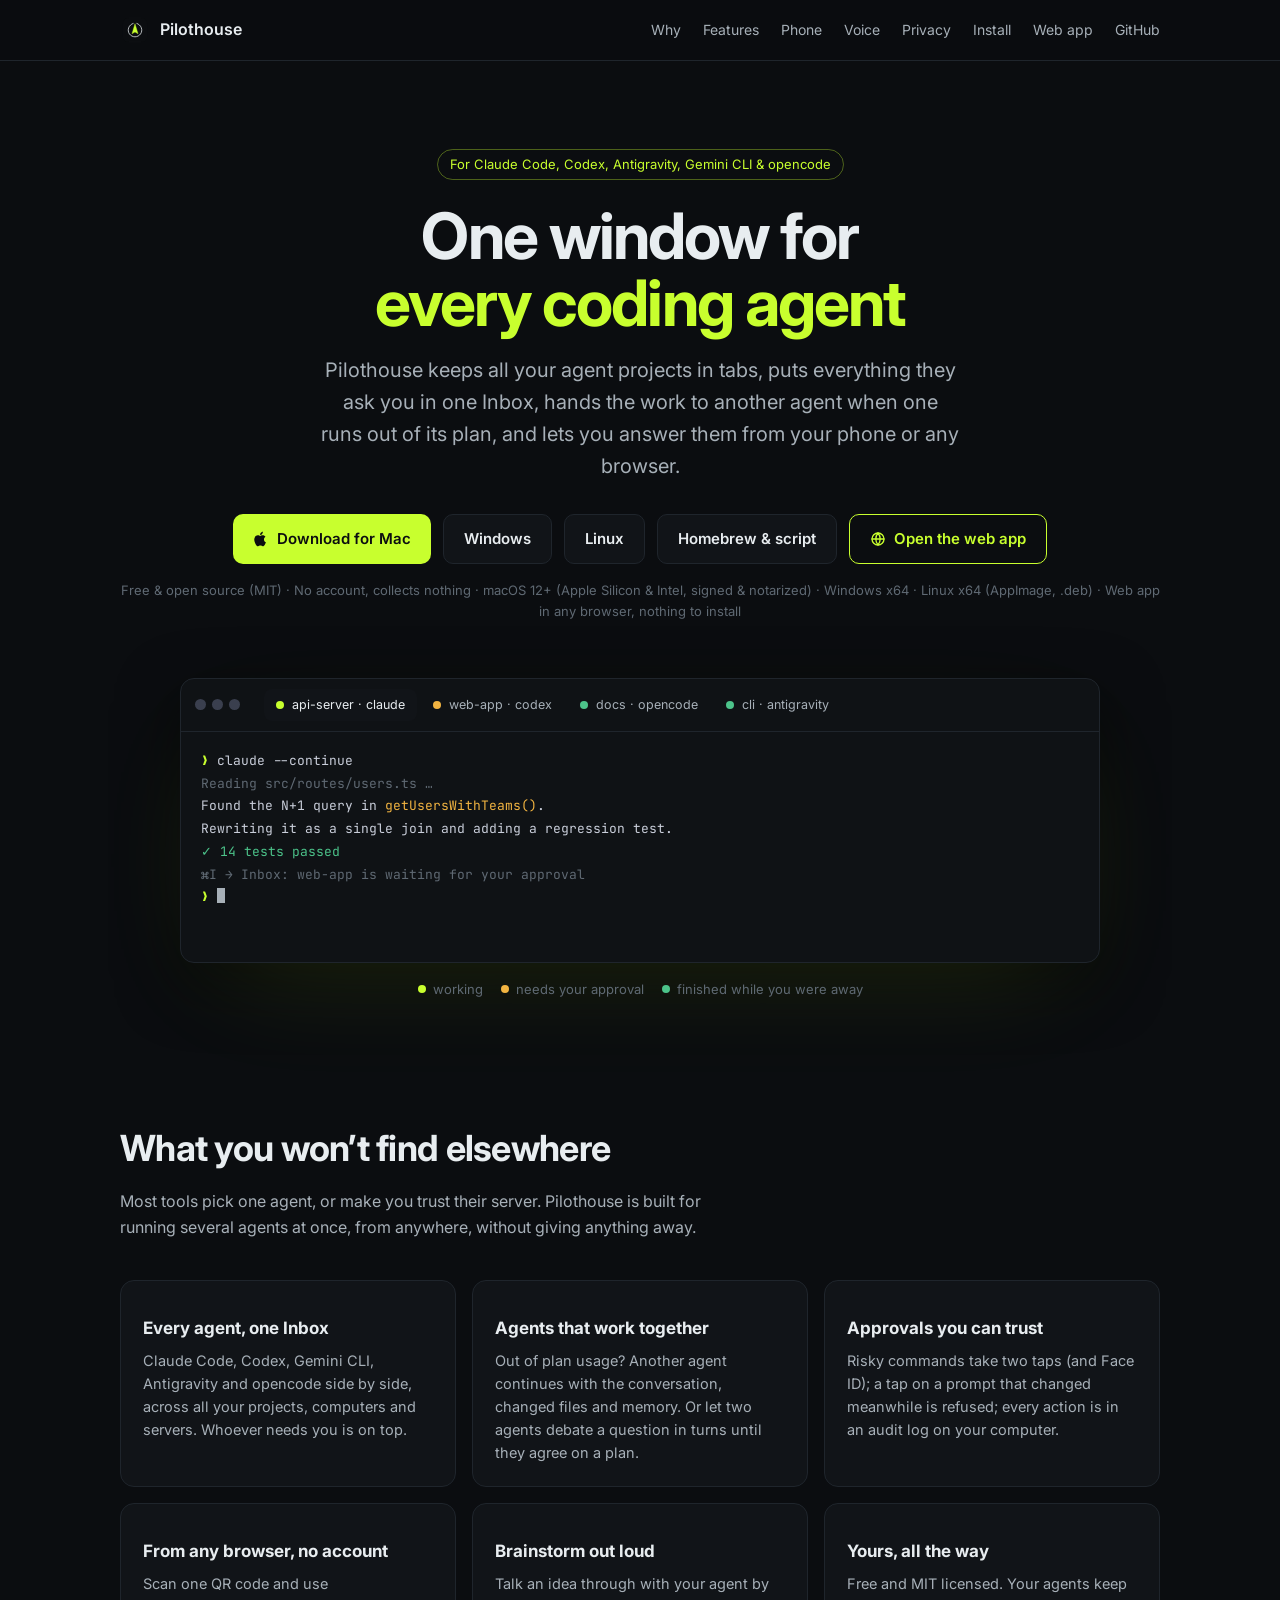
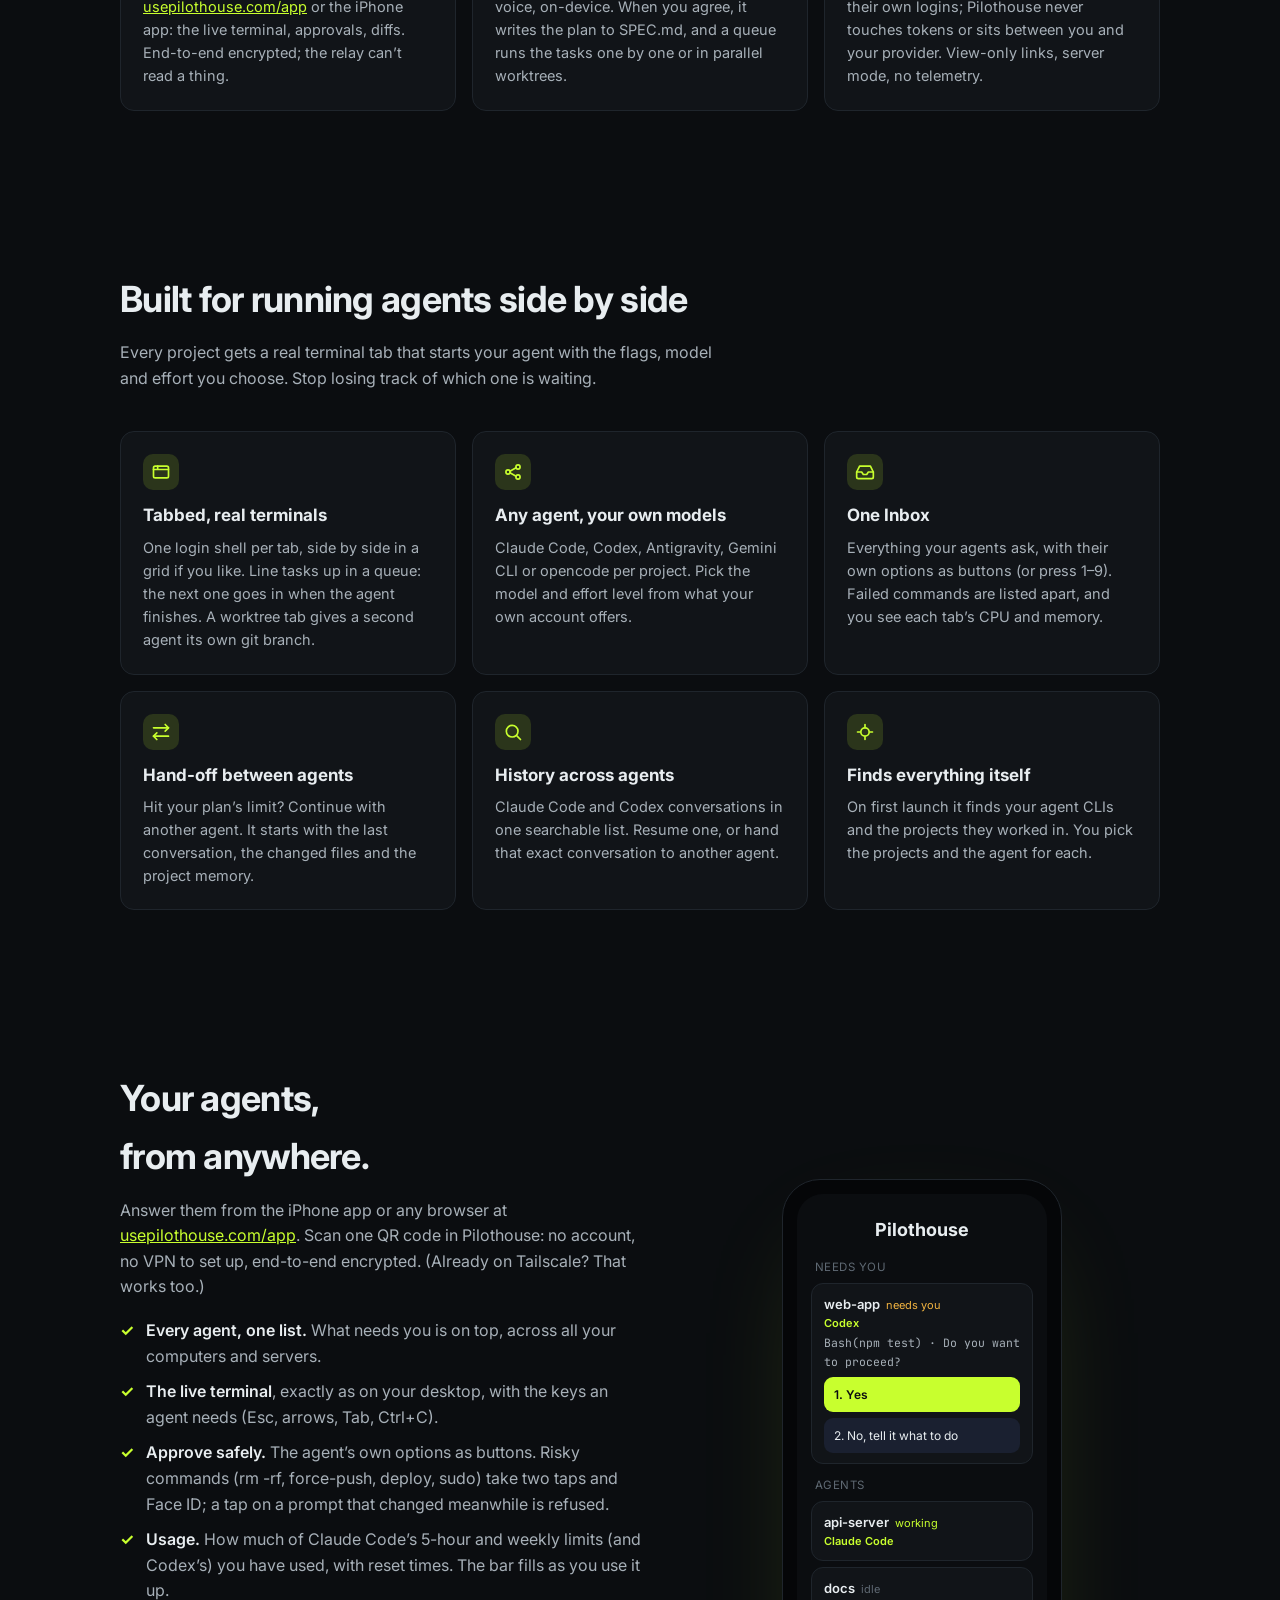
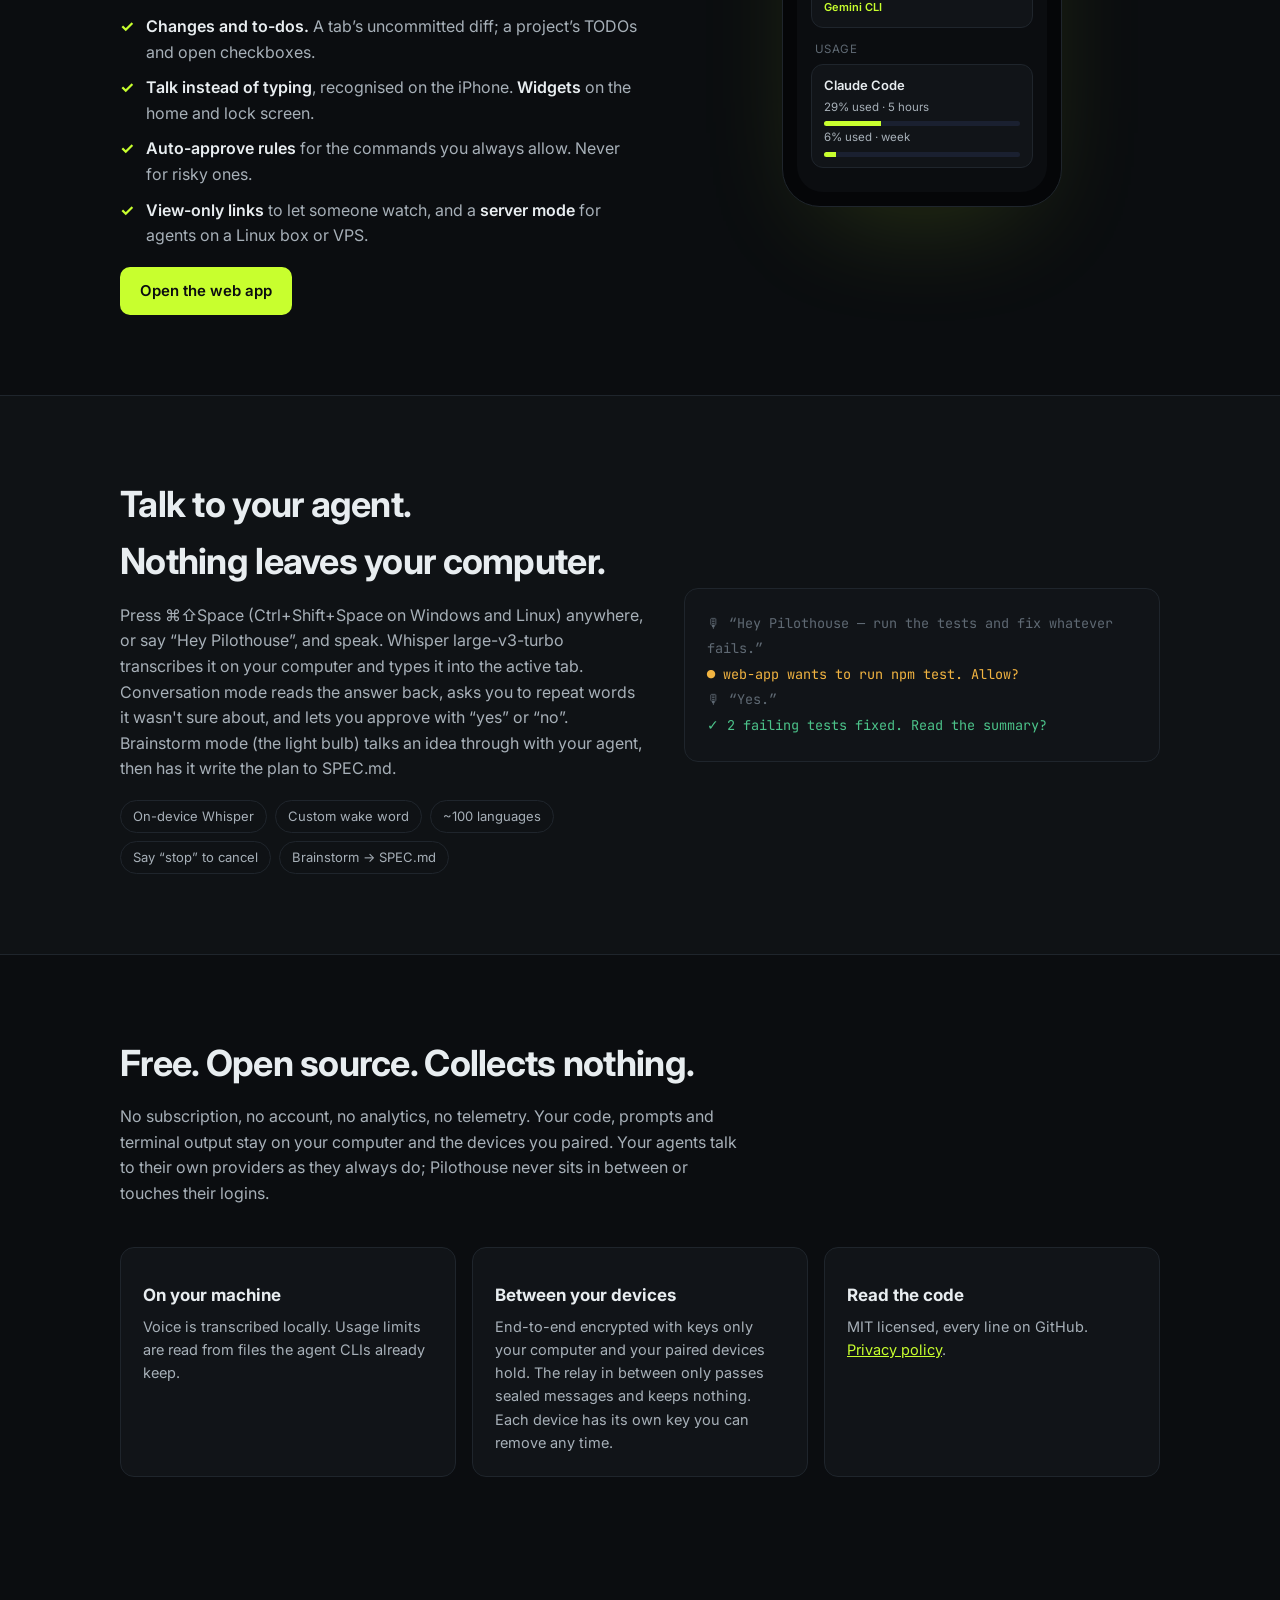
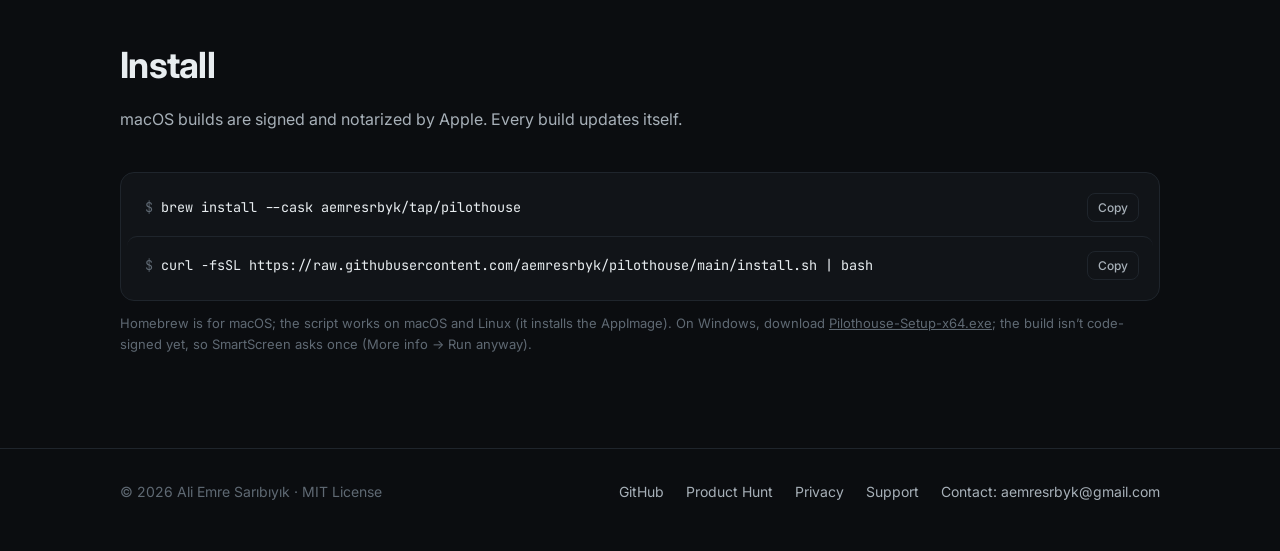
==== commit db26baa8: "feat: mention agent debate on the features grid Co-Authored-By: Claude Opus 5.5 <noreply@anthropic.c" ====
--- a/index.html
+++ b/index.html
@@ -221,7 +221,7 @@
     <p class="sub">Most tools pick one agent, or make you trust their server. Pilothouse is built for running several agents at once, from anywhere, without giving anything away.</p>
     <div class="grid">
       <div class="card"><h3>Every agent, one Inbox</h3><p>Claude Code, Codex, Gemini CLI, Antigravity and opencode side by side, across all your projects, computers and servers. Whoever needs you is on top.</p></div>
-      <div class="card"><h3>Hand-off between agents</h3><p>Out of plan usage? Continue with another agent, which starts with the conversation, the changed files and the project memory.</p></div>
+      <div class="card"><h3>Agents that work together</h3><p>Out of plan usage? Another agent continues with the conversation, changed files and memory. Or let two agents debate a question in turns until they agree on a plan.</p></div>
       <div class="card"><h3>Approvals you can trust</h3><p>Risky commands take two taps (and Face ID); a tap on a prompt that changed meanwhile is refused; every action is in an audit log on your computer.</p></div>
       <div class="card"><h3>From any browser, no account</h3><p>Scan one QR code and use <a href="app/" style="color: var(--accent)">usepilothouse.com/app</a> or the iPhone app: the live terminal, approvals, diffs. End-to-end encrypted; the relay can’t read a thing.</p></div>
       <div class="card"><h3>Brainstorm out loud</h3><p>Talk an idea through with your agent by voice, on-device. When you agree, it writes the plan to SPEC.md, and a queue runs the tasks one by one or in parallel worktrees.</p></div>
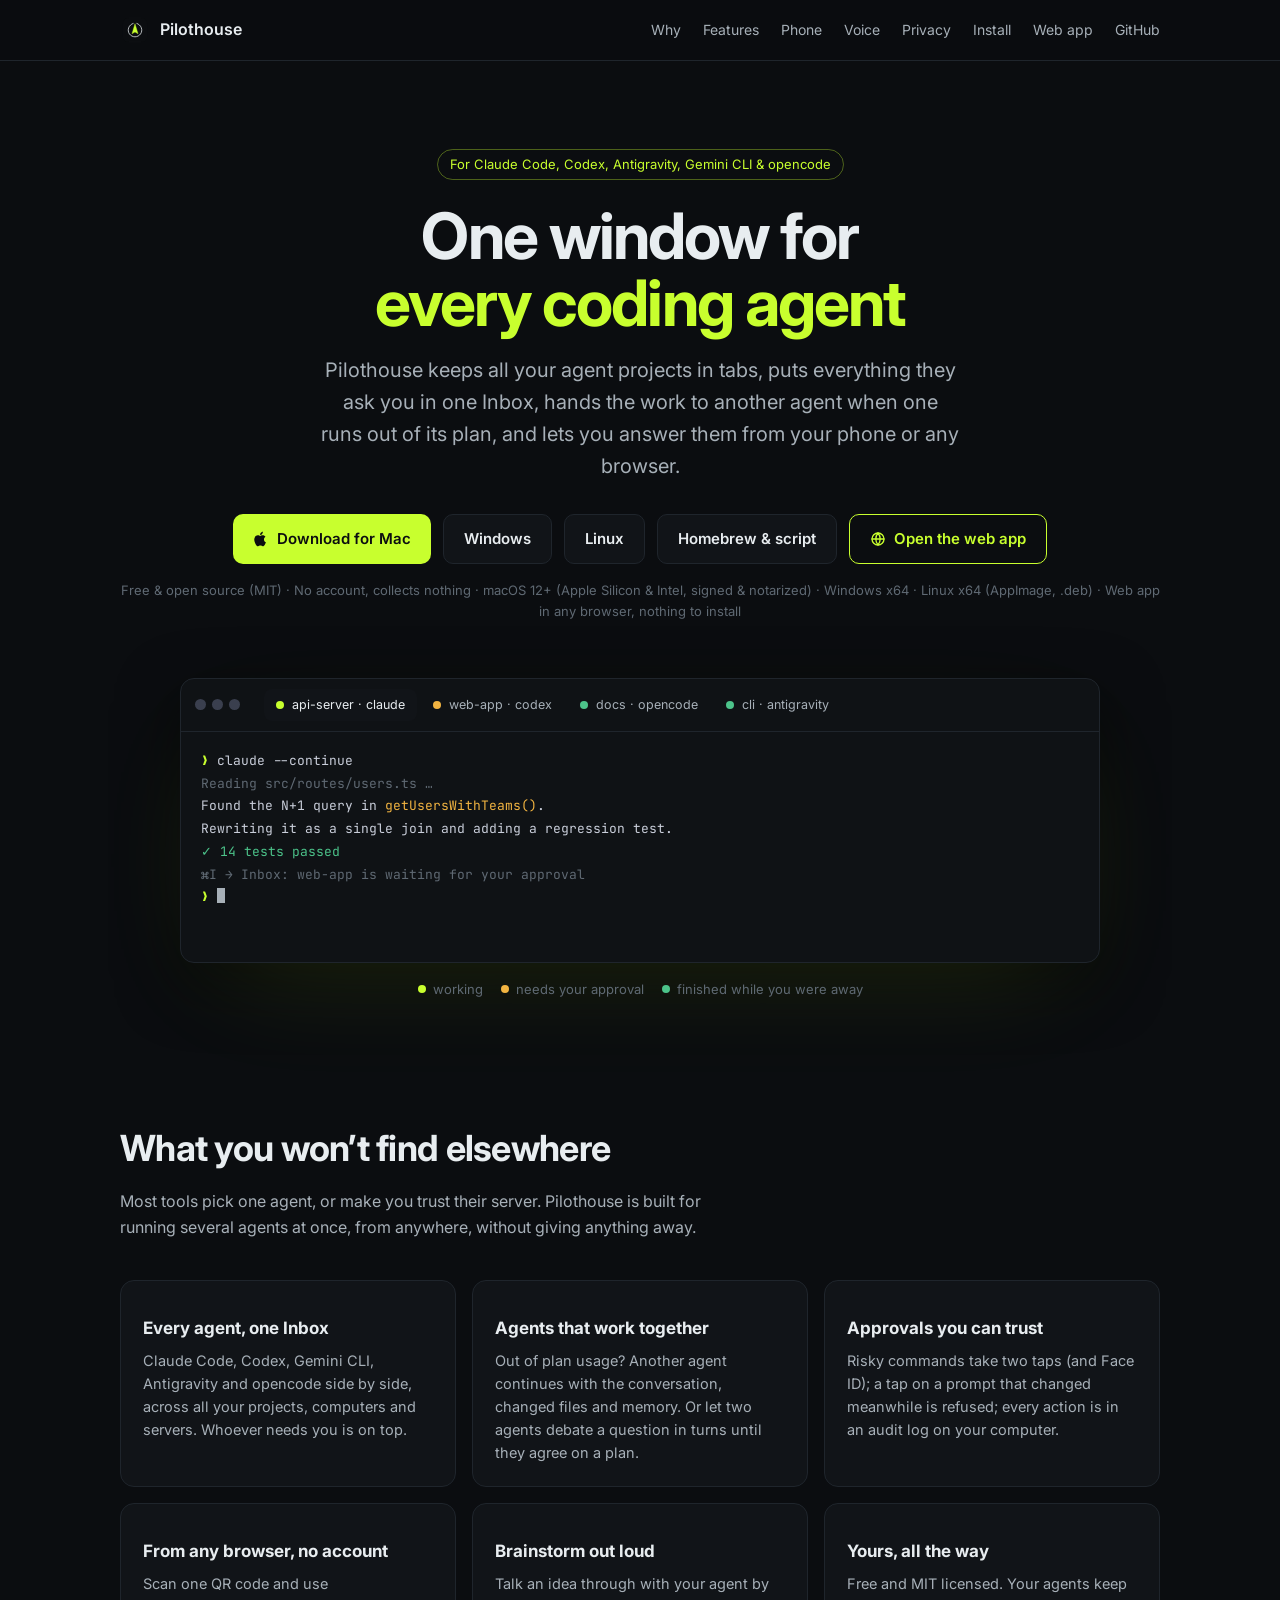
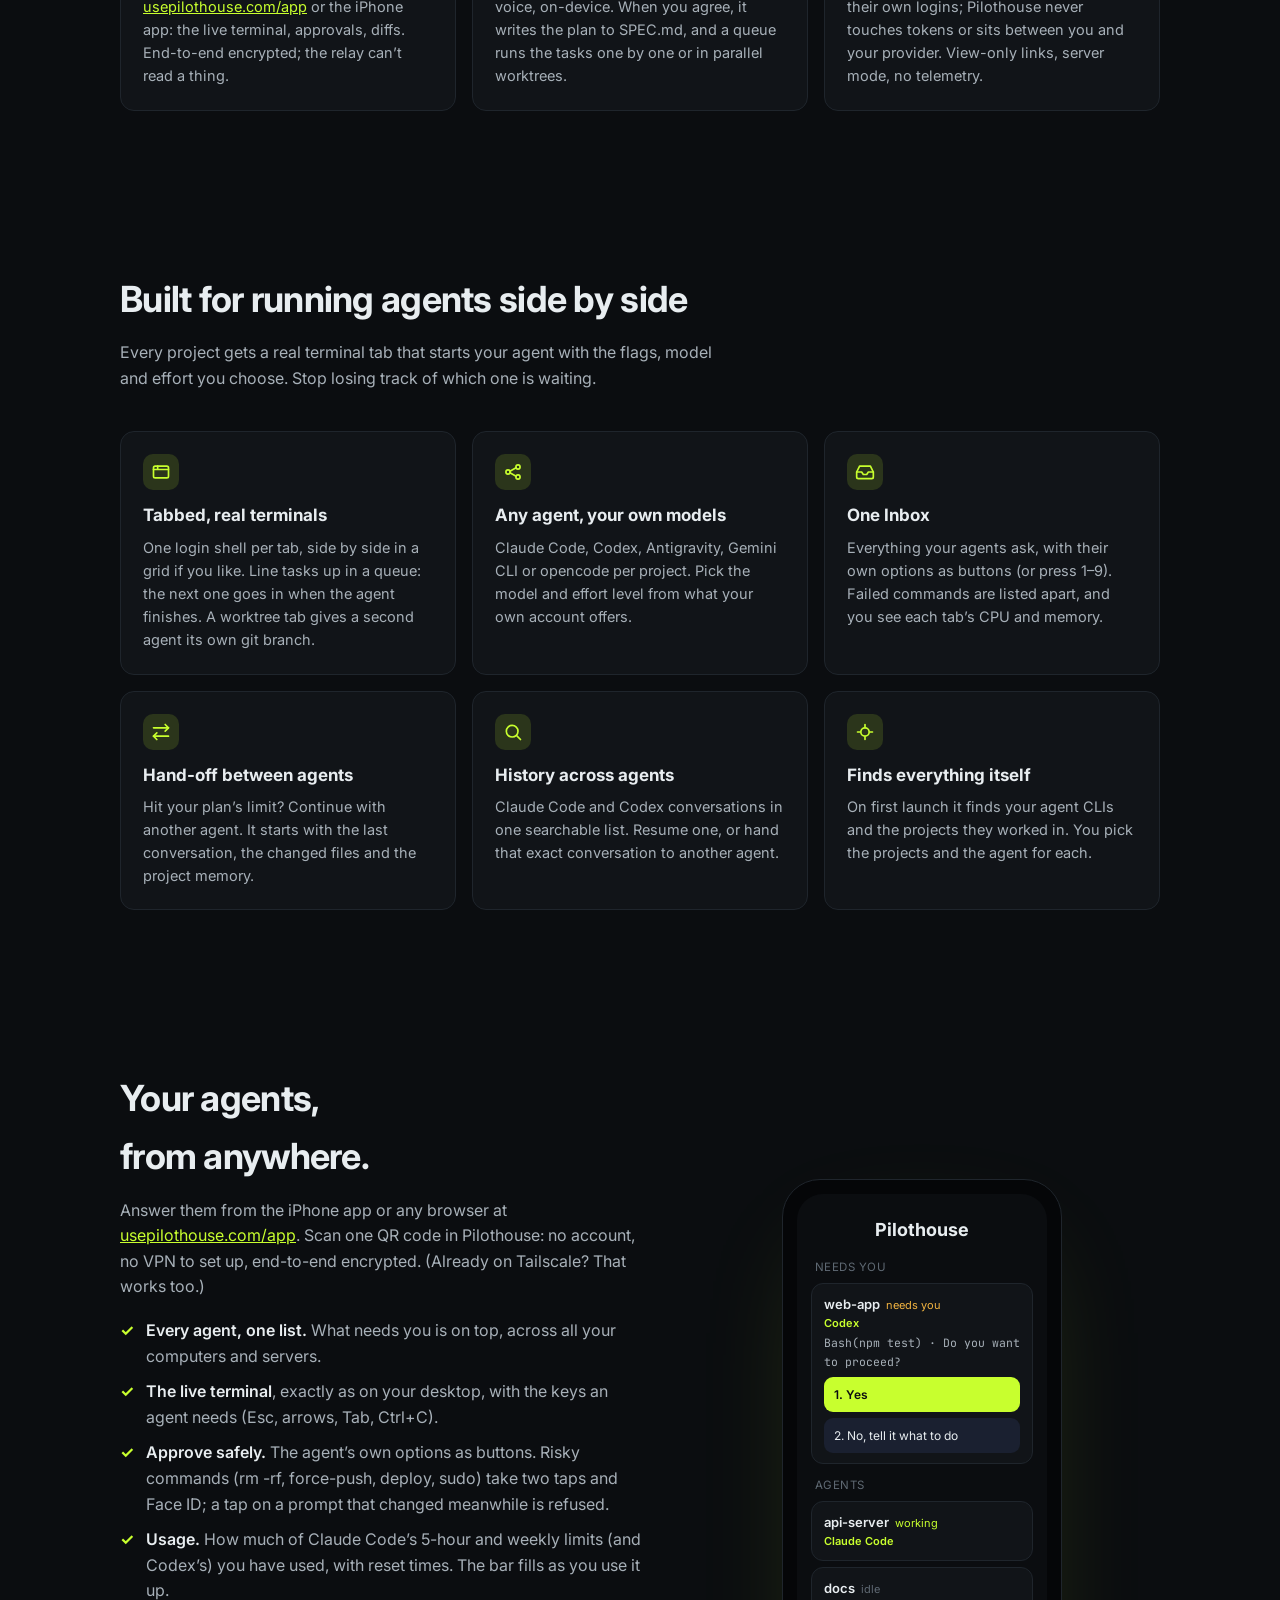
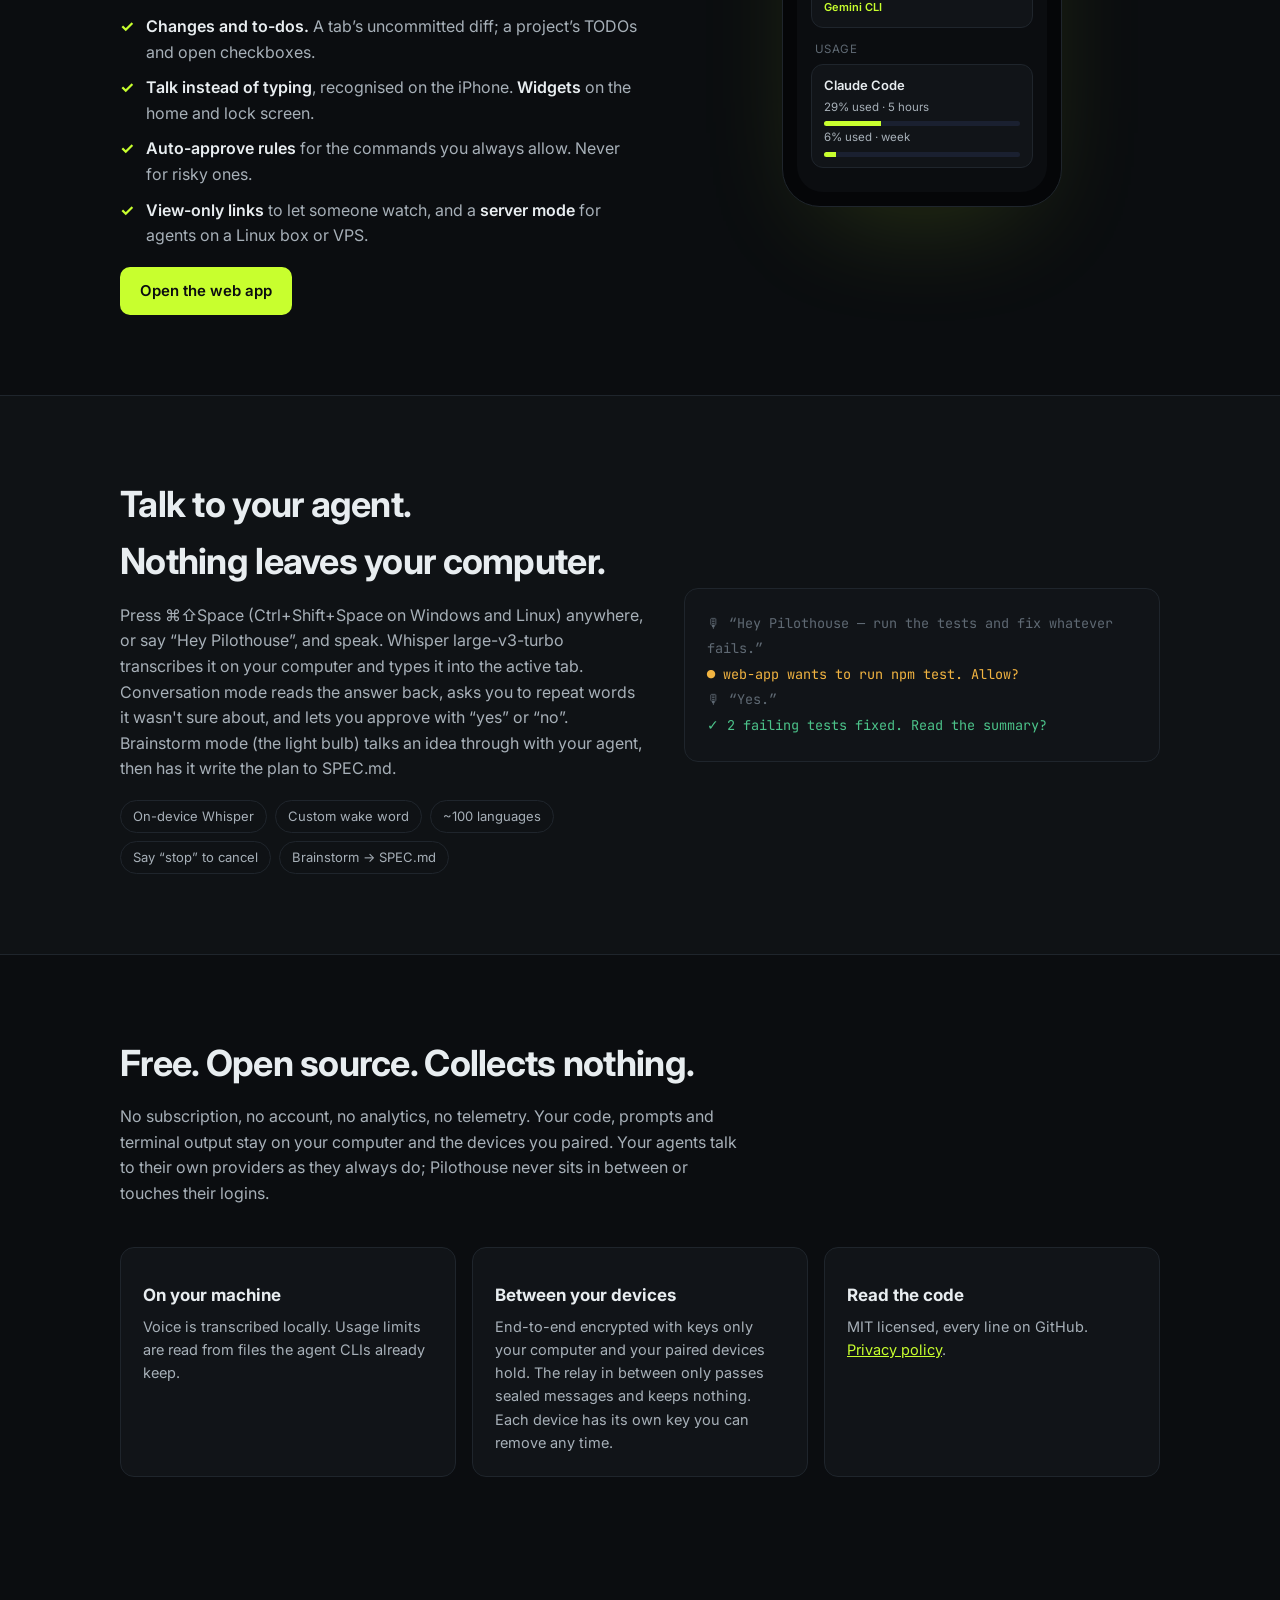
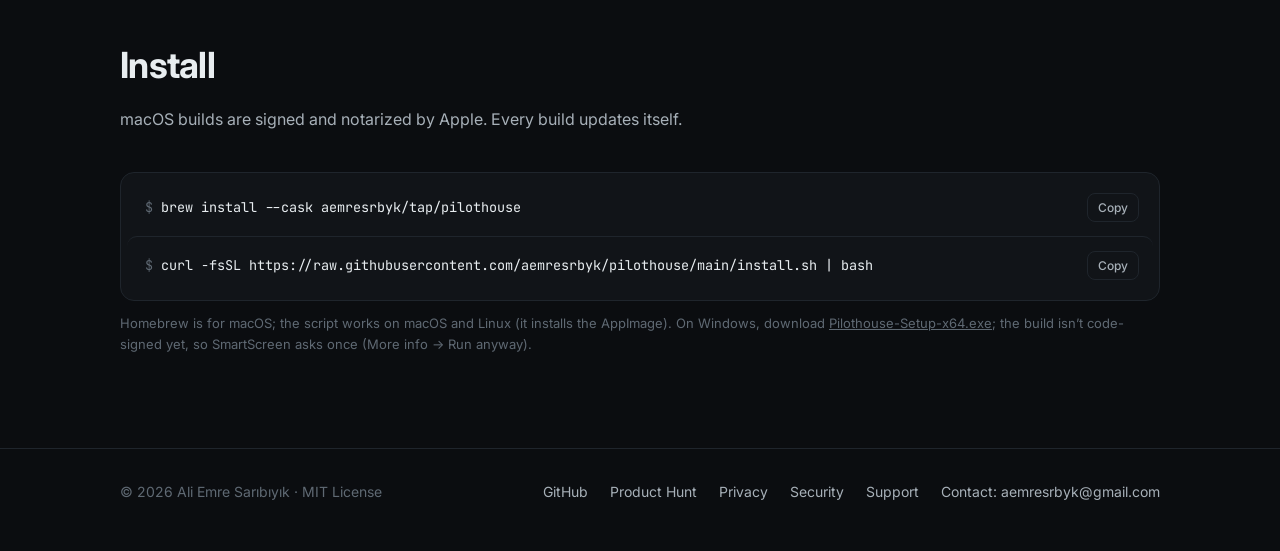
==== commit 7b1cb7b3: "feat: security page (relay, pairing, risky-command checks, audit log); footer + sitemap Co-Authored-" ====
--- a/index.html
+++ b/index.html
@@ -364,6 +364,7 @@
       <a href="https://github.com/aemresrbyk/pilothouse" class="released">GitHub</a>
       <a href="https://www.producthunt.com/@aemresrbyk">Product Hunt</a>
       <a href="privacy.html">Privacy</a>
+      <a href="security.html">Security</a>
       <a href="support.html">Support</a>
       <a href="mailto:aemresrbyk@gmail.com">Contact: aemresrbyk@gmail.com</a>
     </span>
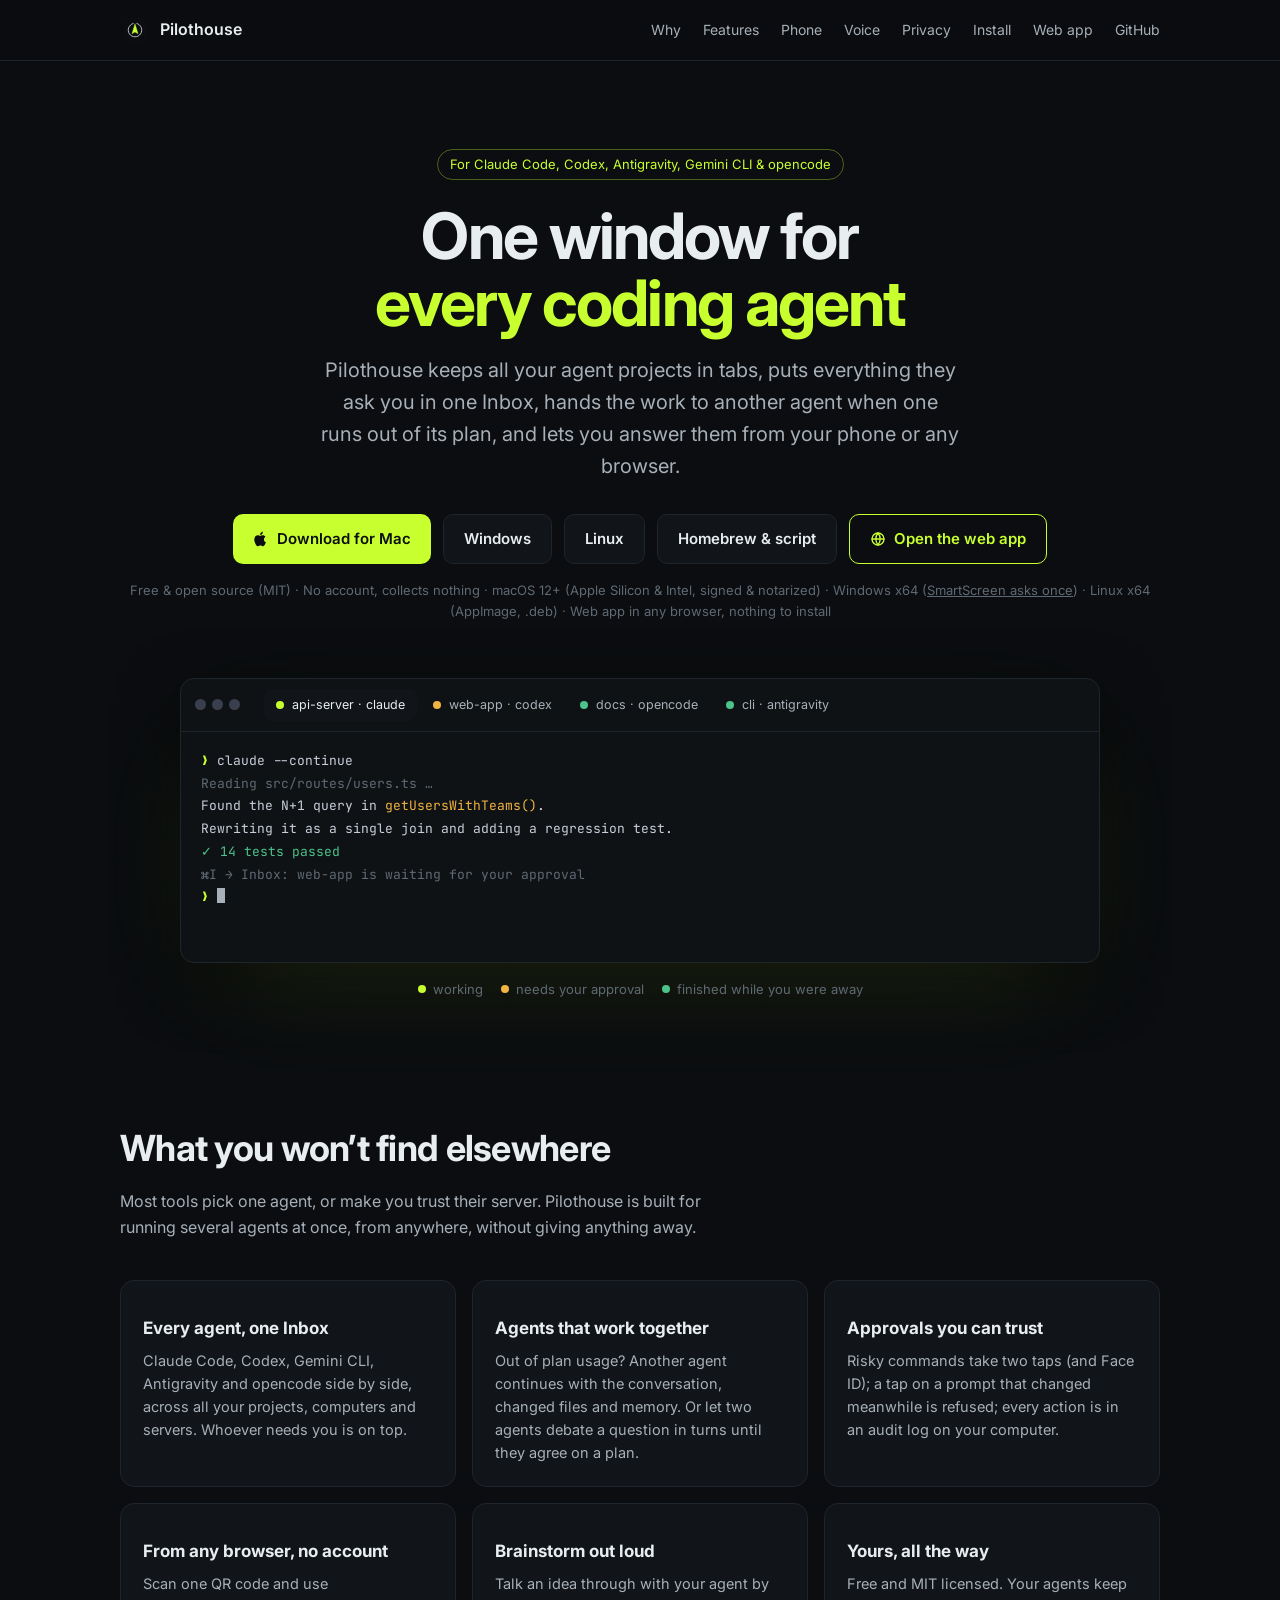
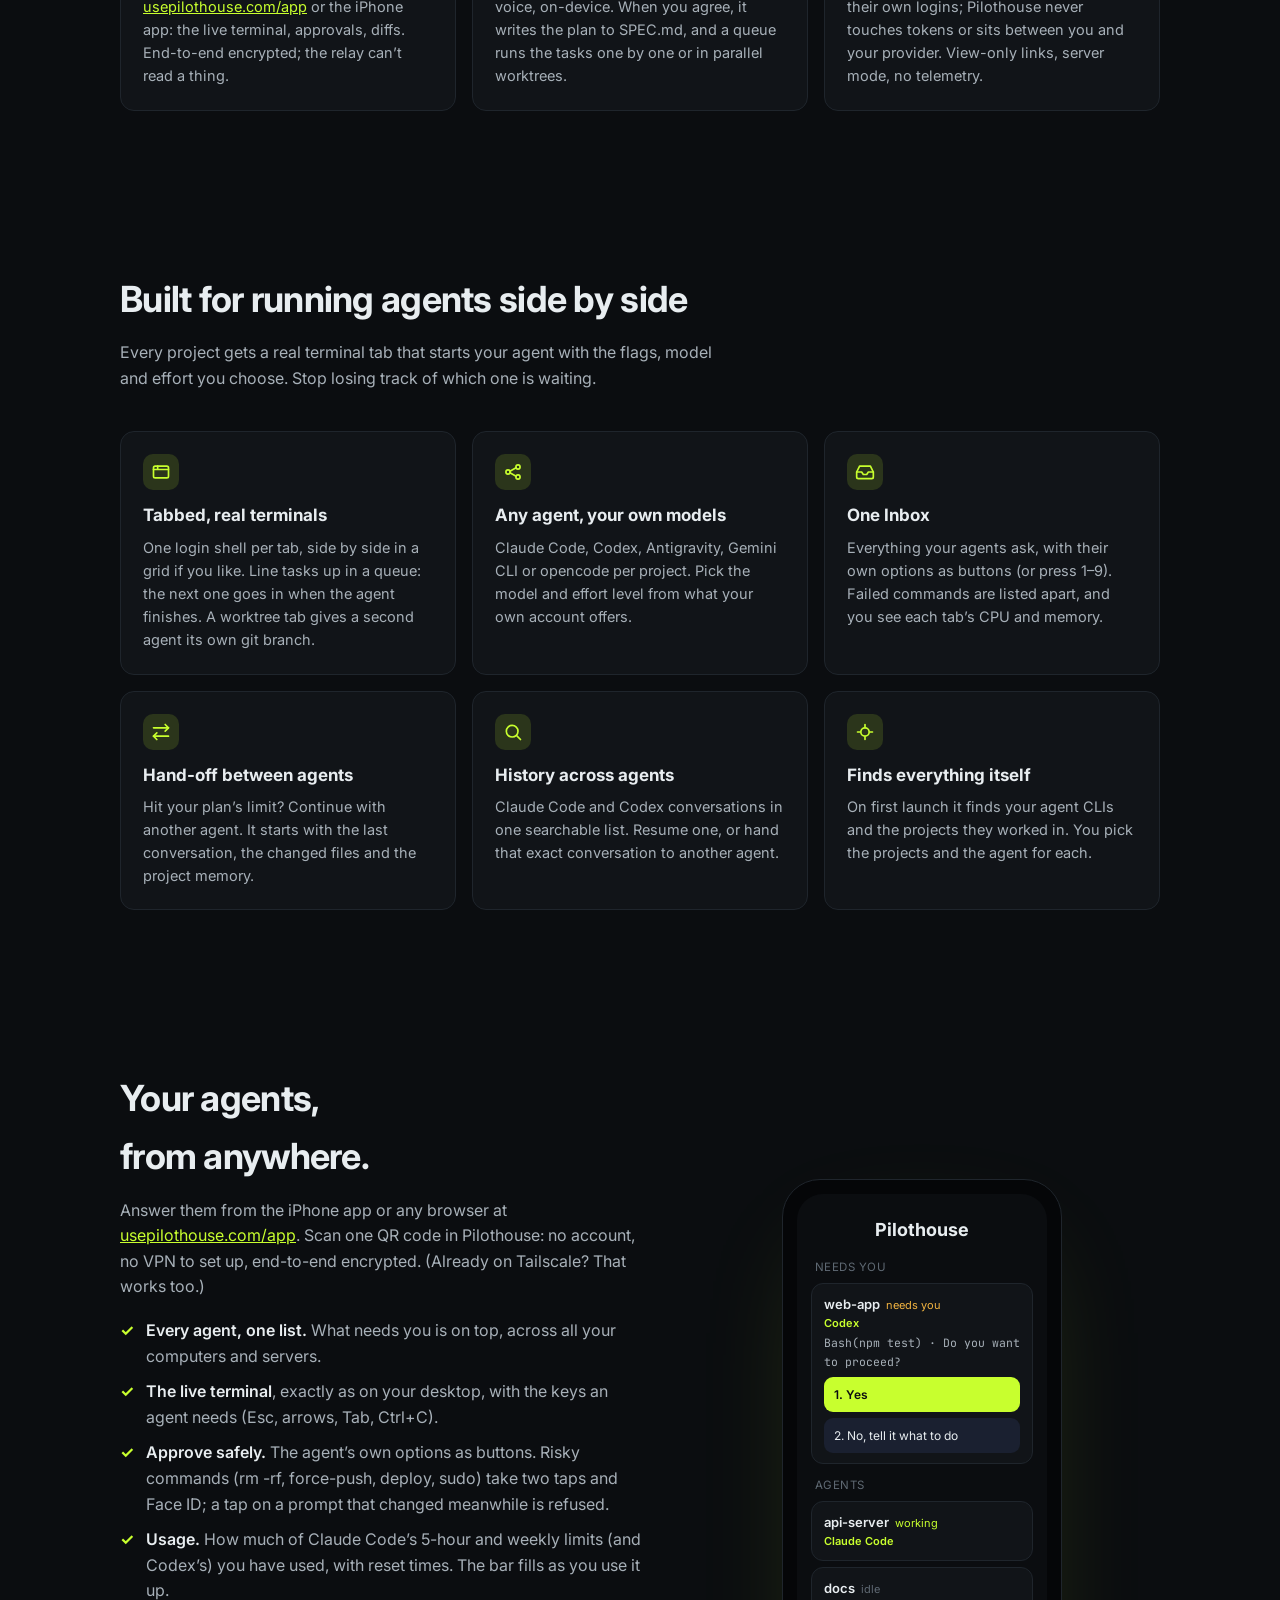
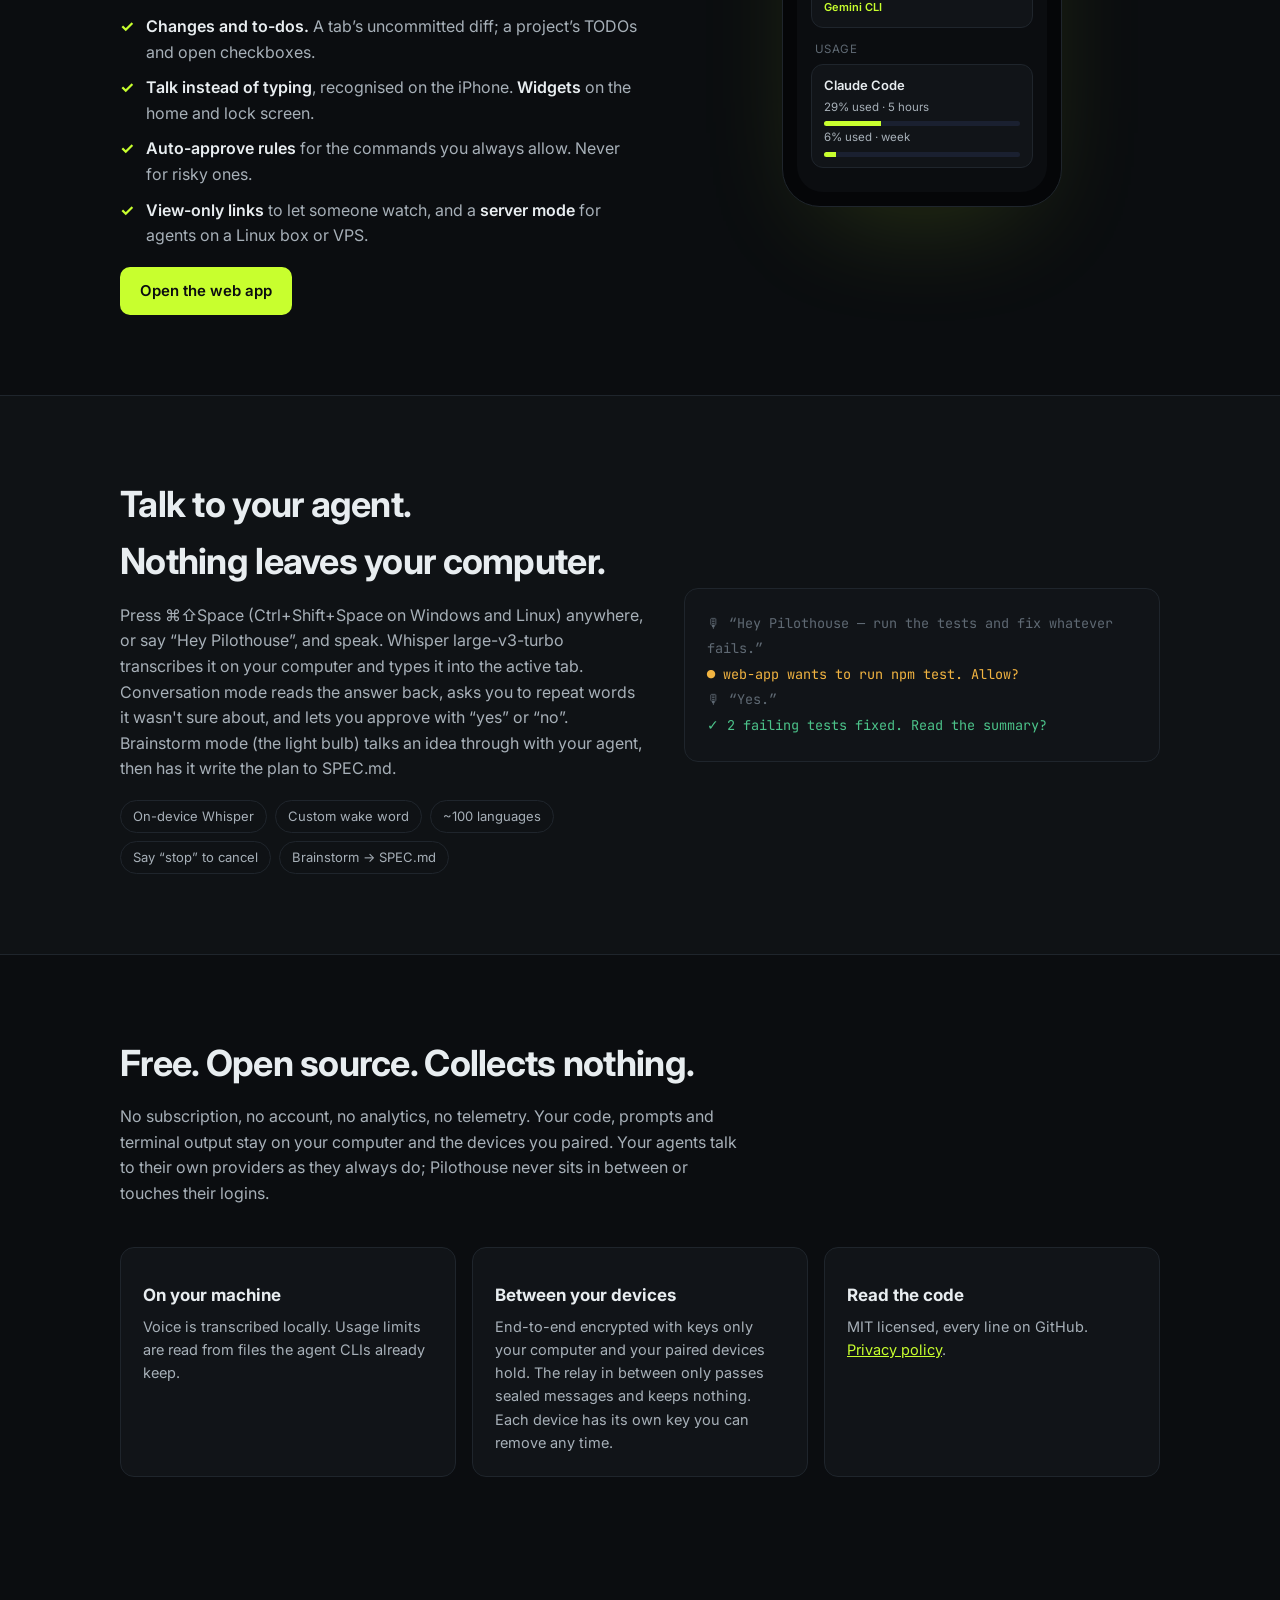
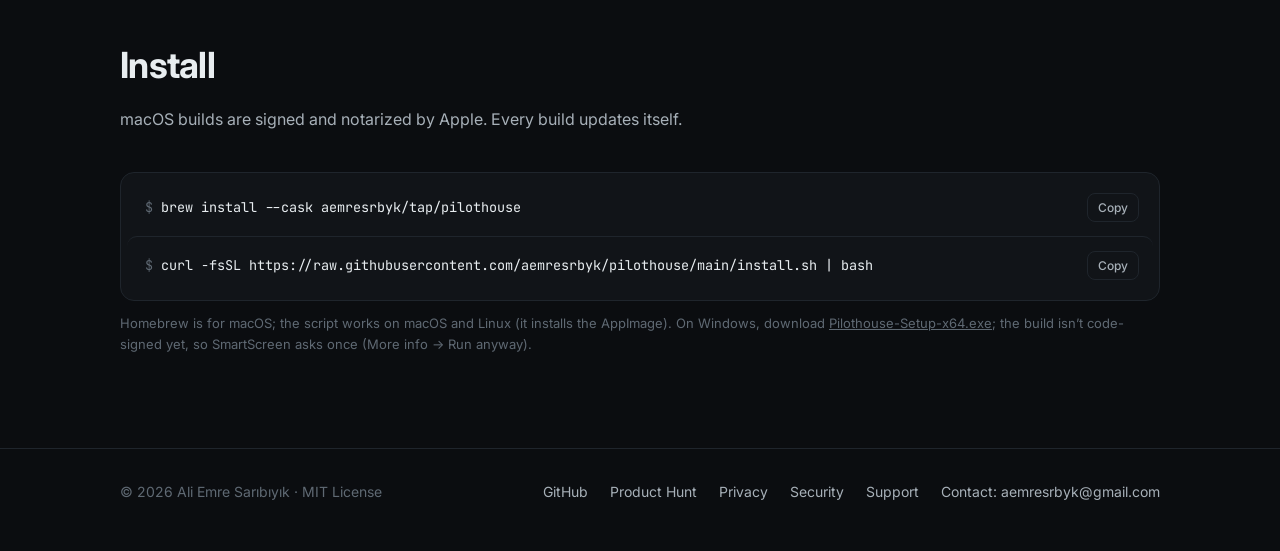
==== commit fb11994c: "feat: Windows SmartScreen steps on Support, linked from the download Co-Authored-By: Claude Opus 5.5" ====
--- a/index.html
+++ b/index.html
@@ -176,7 +176,7 @@
         <svg width="16" height="16" viewBox="0 0 24 24" fill="currentColor" aria-hidden="true"><path d="M16.4 12.6c0-2.7 2.2-4 2.3-4.1-1.3-1.9-3.2-2.1-3.9-2.1-1.7-.2-3.2 1-4.1 1-.8 0-2.1-1-3.5-.9-1.8 0-3.5 1.1-4.4 2.7-1.9 3.3-.5 8.2 1.4 10.9.9 1.3 2 2.8 3.4 2.7 1.4-.1 1.9-.9 3.5-.9s2.1.9 3.5.9c1.5 0 2.4-1.3 3.3-2.7 1-1.5 1.5-3 1.5-3.1-.1 0-2.9-1.1-3-4.4zM13.7 4.5c.7-.9 1.2-2.1 1.1-3.3-1 0-2.3.7-3 1.6-.7.8-1.3 2-1.1 3.2 1.1.1 2.3-.6 3-1.5z"/></svg>
         Download for Mac
       </a>
-      <a class="btn released" href="https://github.com/aemresrbyk/pilothouse/releases/latest/download/Pilothouse-Setup-x64.exe">Windows</a>
+      <a class="btn released" href="https://github.com/aemresrbyk/pilothouse/releases/latest/download/Pilothouse-Setup-x64.exe" title="Not code-signed yet: if Windows warns, click More info → Run anyway (see Support)">Windows</a>
       <a class="btn released" href="https://github.com/aemresrbyk/pilothouse/releases/latest/download/Pilothouse-x86_64-linux.AppImage">Linux</a>
       <span class="btn primary soon">Coming soon</span>
       <a class="btn" href="#install">Homebrew &amp; script</a>
@@ -185,7 +185,7 @@
         Open the web app
       </a>
     </div>
-    <p class="meta">Free &amp; open source (MIT) · No account, collects nothing · macOS 12+ (Apple Silicon &amp; Intel, signed &amp; notarized) · Windows x64 · Linux x64 (AppImage, .deb) · Web app in any browser, nothing to install</p>
+    <p class="meta">Free &amp; open source (MIT) · No account, collects nothing · macOS 12+ (Apple Silicon &amp; Intel, signed &amp; notarized) · Windows x64 (<a href="support.html#windows" style="color: inherit">SmartScreen asks once</a>) · Linux x64 (AppImage, .deb) · Web app in any browser, nothing to install</p>
 
     <div class="window" role="img" aria-label="Illustration of the Pilothouse window with three project tabs and their status dots">
       <div class="titlebar">
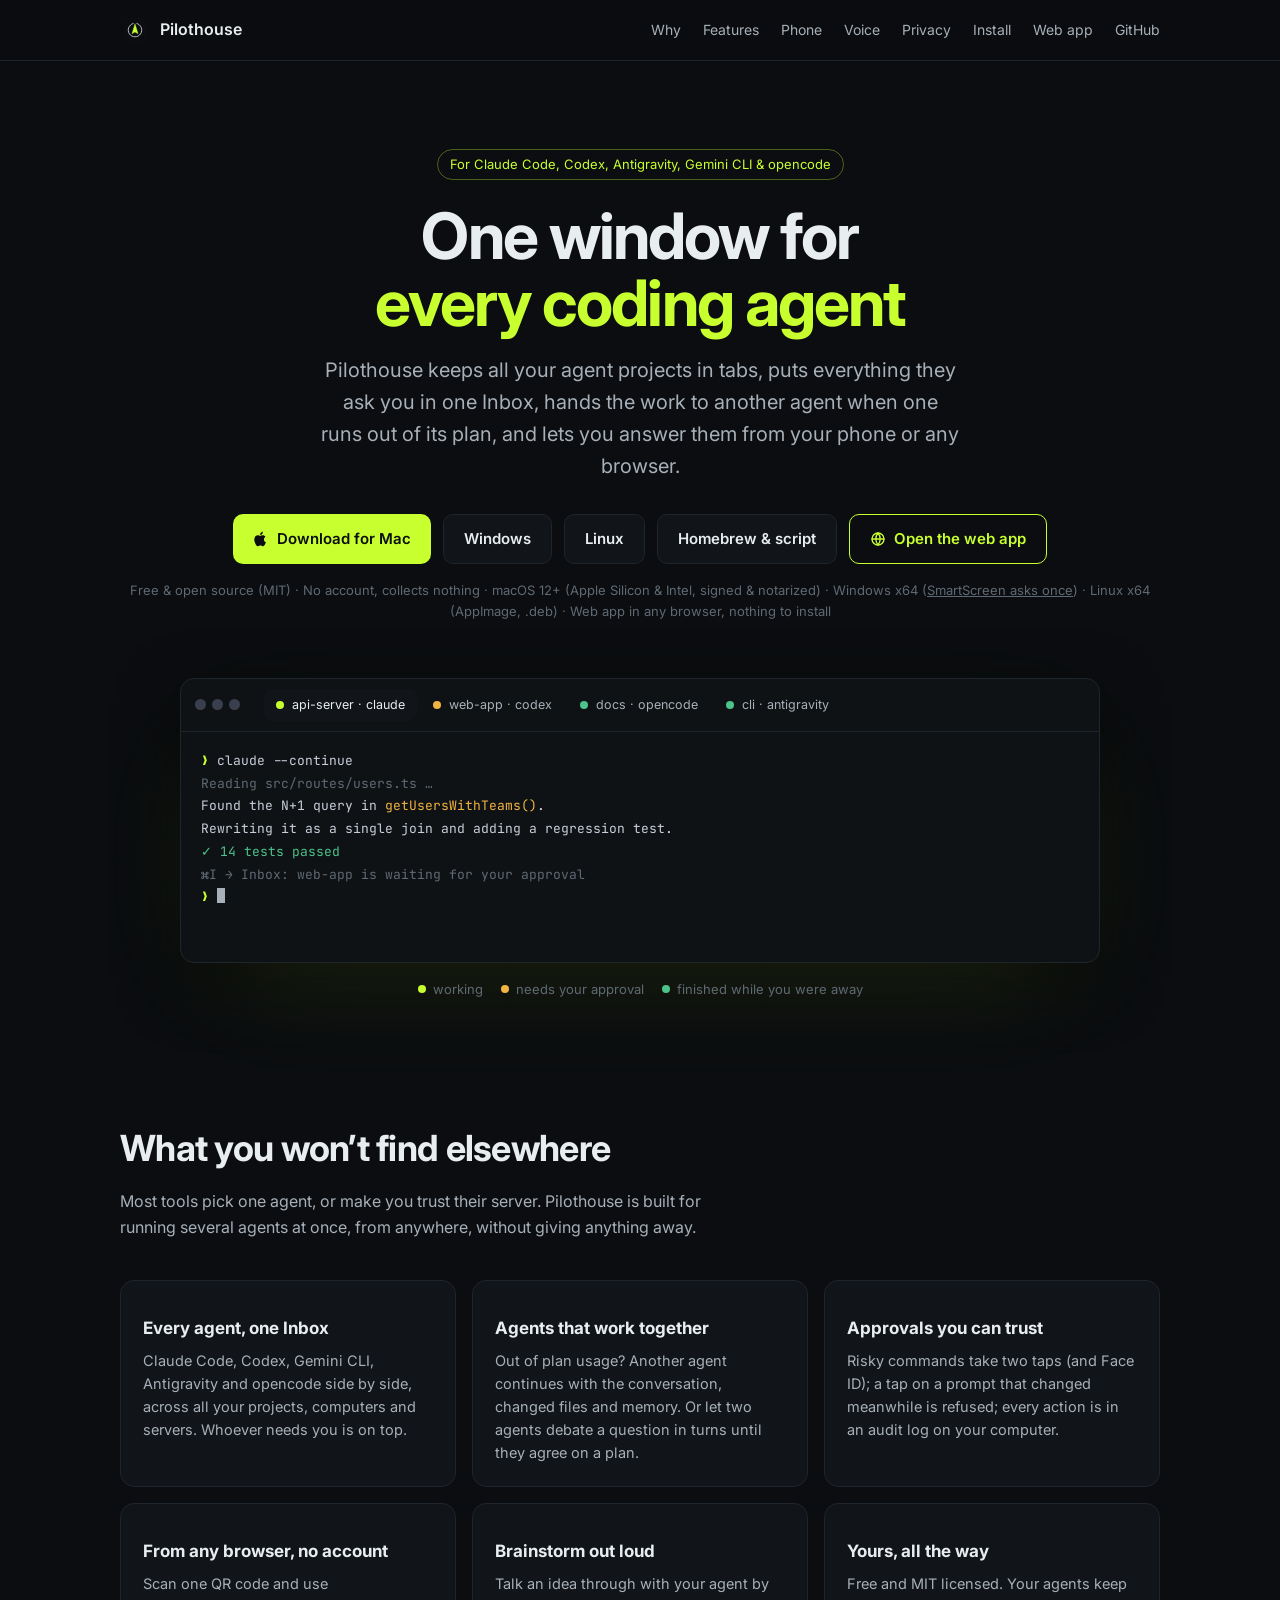
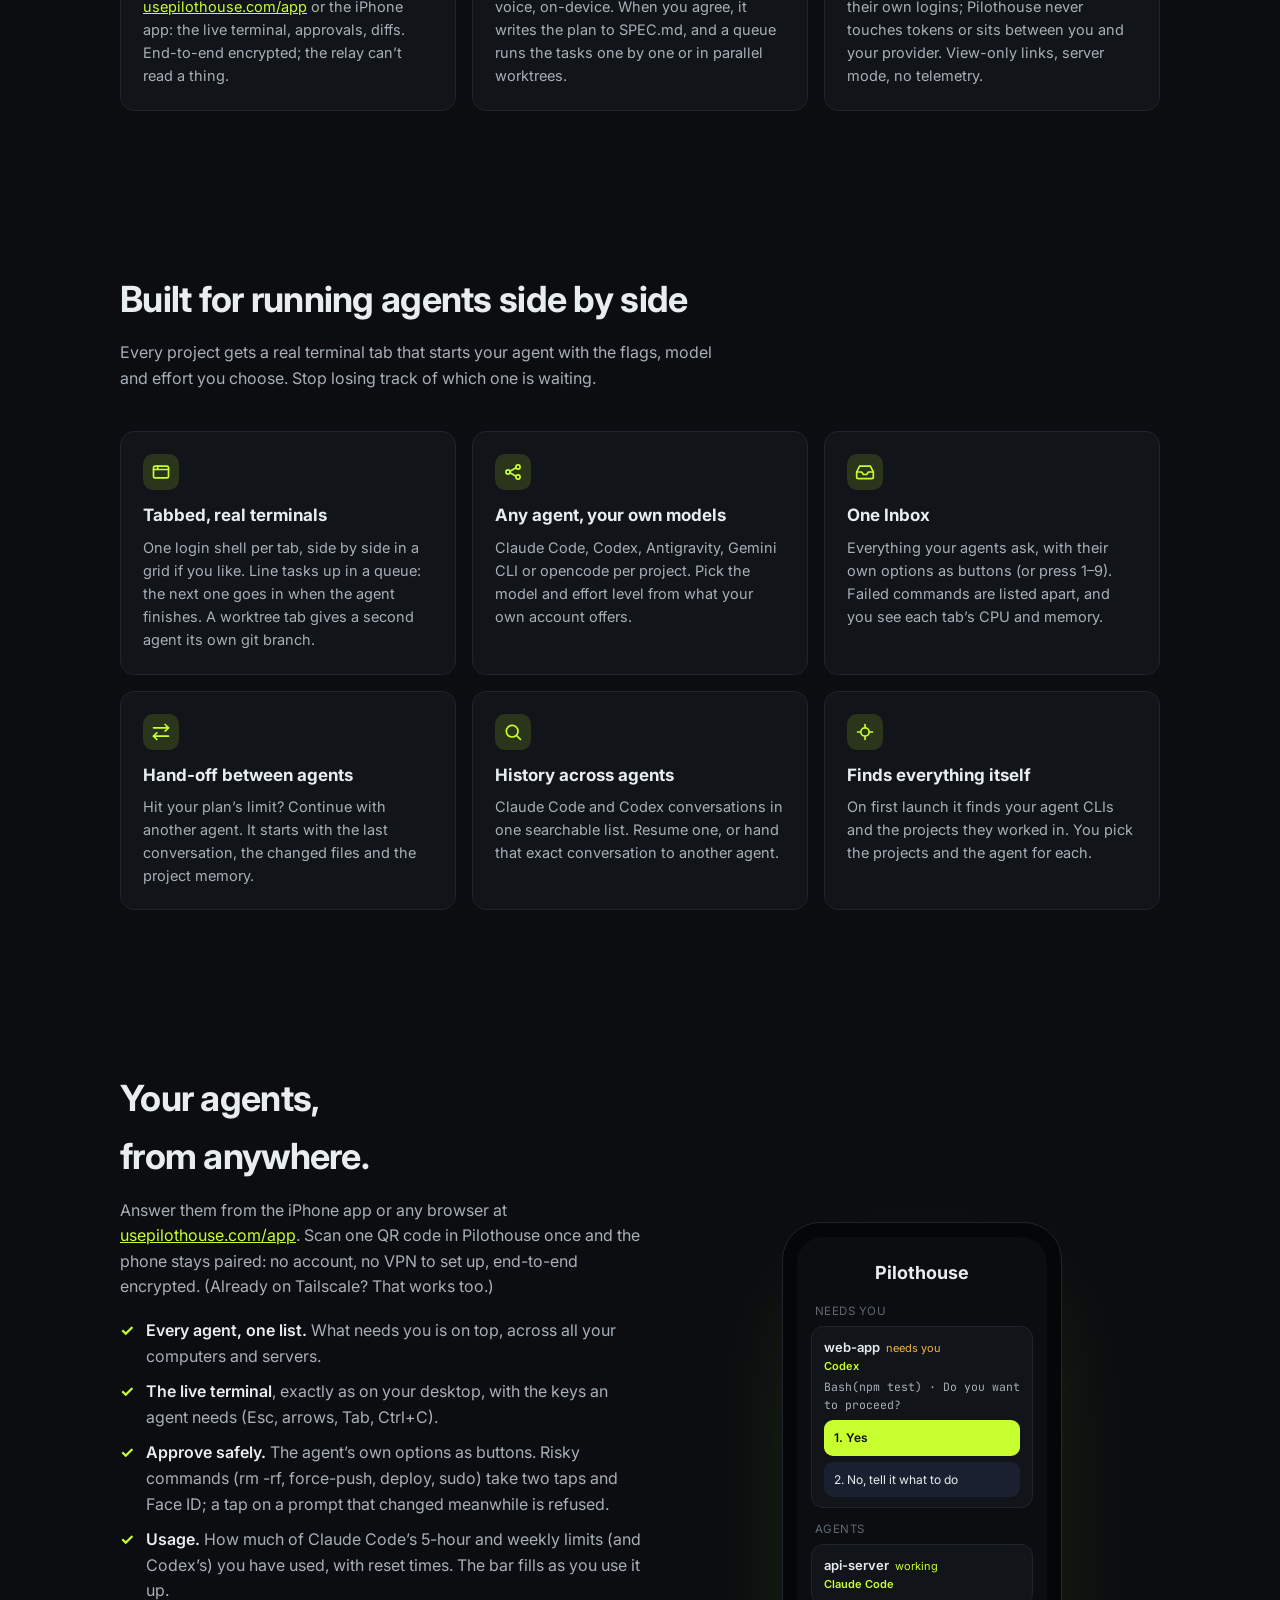
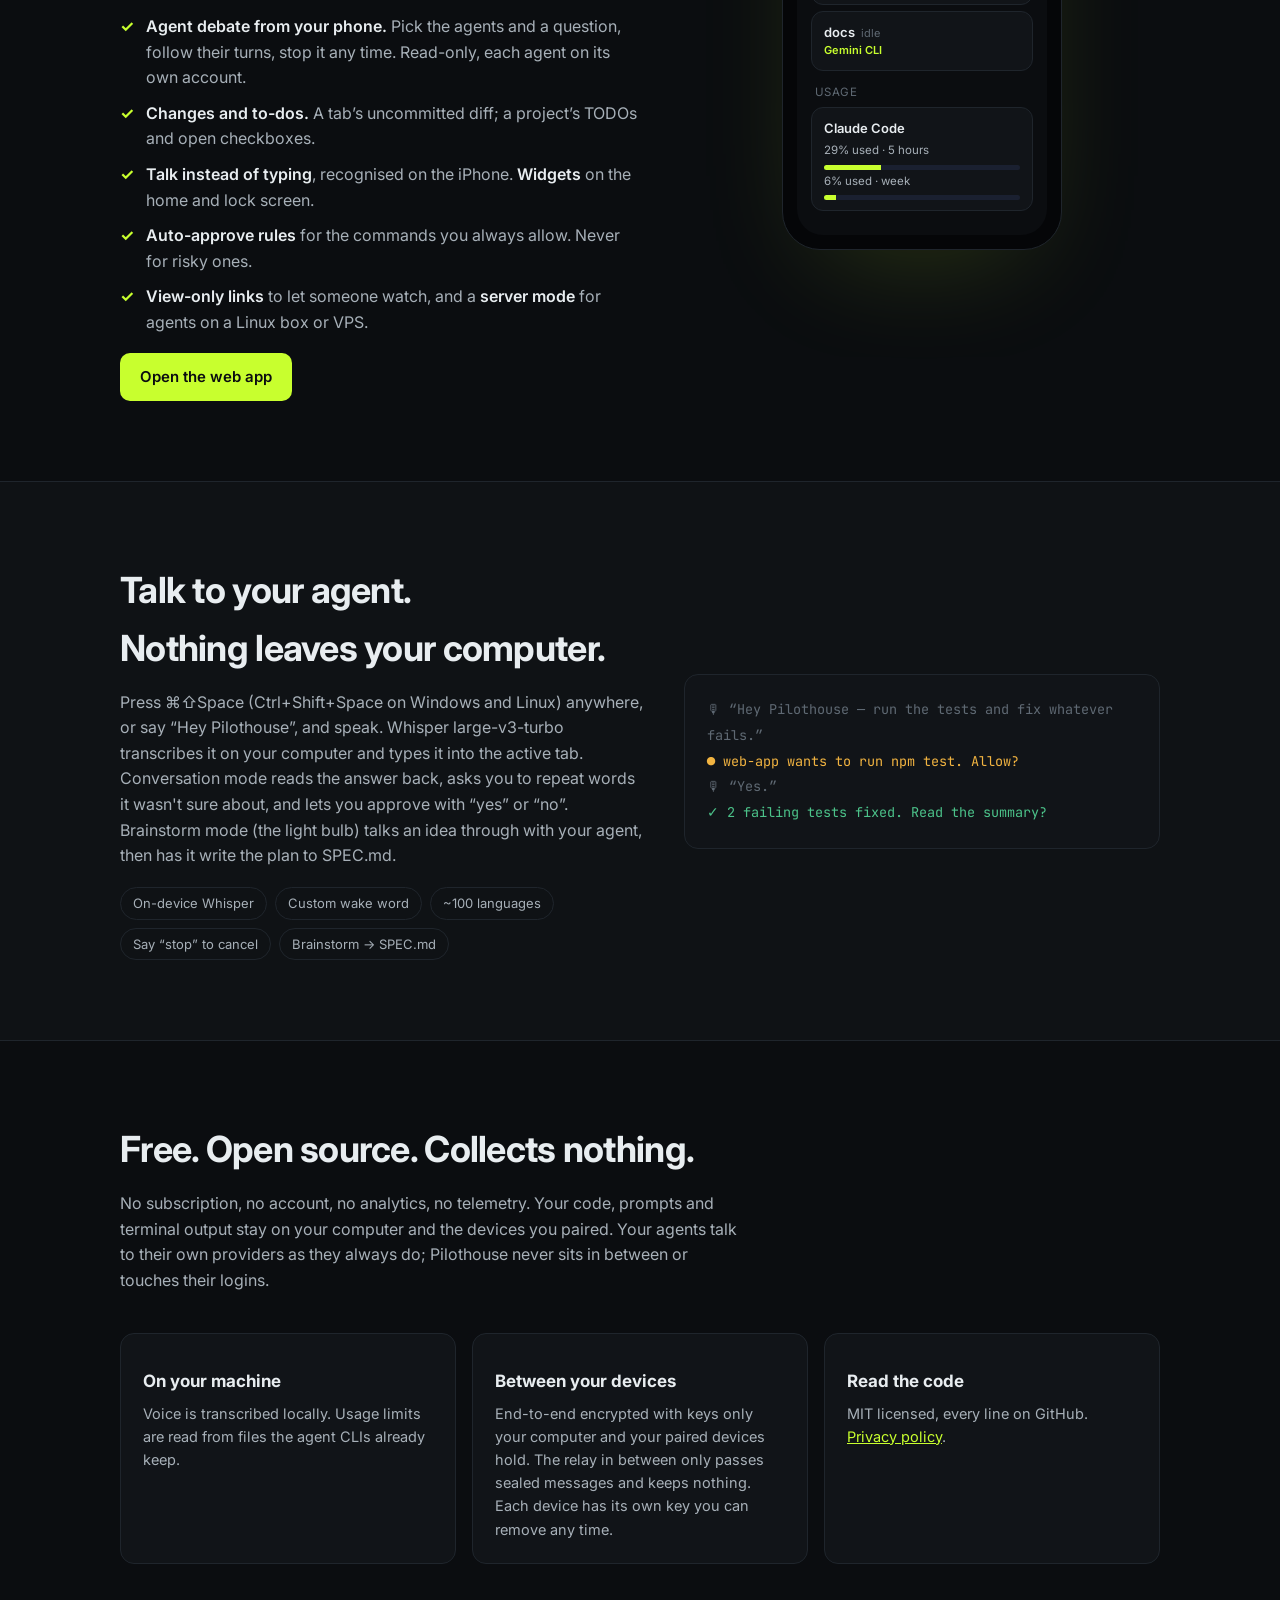
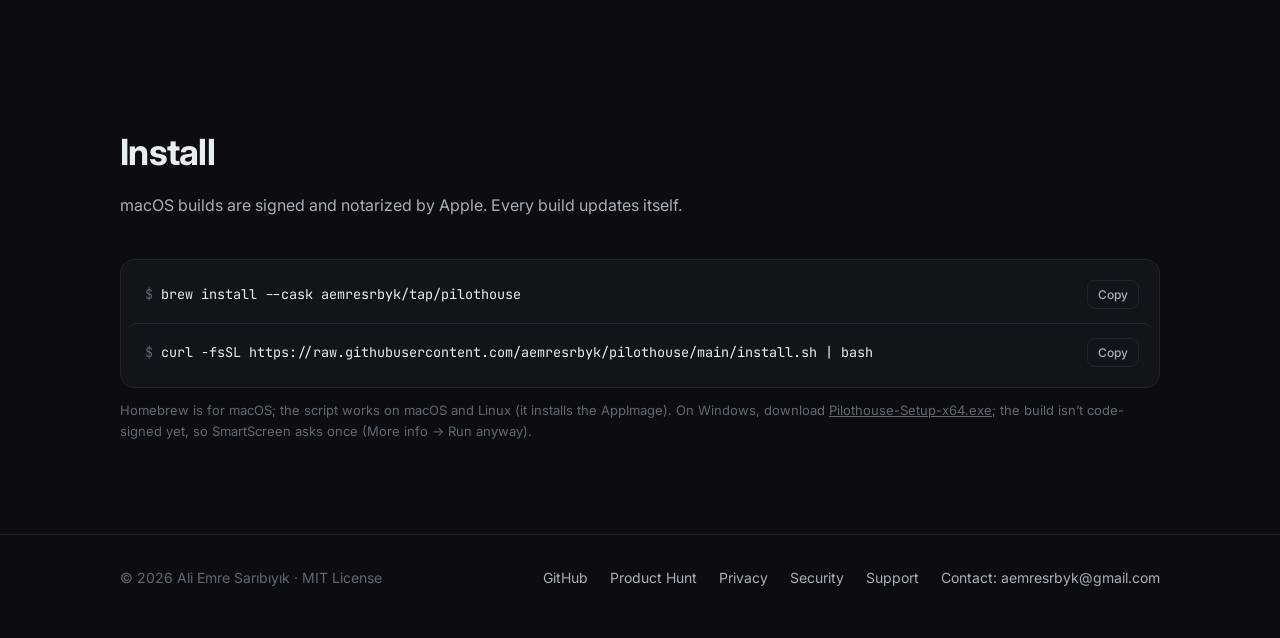
==== commit 714540c3: "feat: web app with debate and the freeze fix (v1.13.0); site mentions debate from the phone and stay" ====
--- a/index.html
+++ b/index.html
@@ -273,12 +273,13 @@
   <div class="wrap split">
     <div>
       <h2>Your agents,<br>from anywhere.</h2>
-      <p class="sub" style="margin-bottom: 0">Answer them from the iPhone app or any browser at <a href="app/" style="color: var(--accent)">usepilothouse.com/app</a>. Scan one QR code in Pilothouse: no account, no VPN to set up, end-to-end encrypted. (Already on Tailscale? That works too.)</p>
+      <p class="sub" style="margin-bottom: 0">Answer them from the iPhone app or any browser at <a href="app/" style="color: var(--accent)">usepilothouse.com/app</a>. Scan one QR code in Pilothouse once and the phone stays paired: no account, no VPN to set up, end-to-end encrypted. (Already on Tailscale? That works too.)</p>
       <ul class="checks">
         <li><b>Every agent, one list.</b> What needs you is on top, across all your computers and servers.</li>
         <li><b>The live terminal</b>, exactly as on your desktop, with the keys an agent needs (Esc, arrows, Tab, Ctrl+C).</li>
         <li><b>Approve safely.</b> The agent’s own options as buttons. Risky commands (rm -rf, force-push, deploy, sudo) take two taps and Face ID; a tap on a prompt that changed meanwhile is refused.</li>
         <li><b>Usage.</b> How much of Claude Code’s 5-hour and weekly limits (and Codex’s) you have used, with reset times. The bar fills as you use it up.</li>
+        <li><b>Agent debate from your phone.</b> Pick the agents and a question, follow their turns, stop it any time. Read-only, each agent on its own account.</li>
         <li><b>Changes and to-dos.</b> A tab’s uncommitted diff; a project’s TODOs and open checkboxes.</li>
         <li><b>Talk instead of typing</b>, recognised on the iPhone. <b>Widgets</b> on the home and lock screen.</li>
         <li><b>Auto-approve rules</b> for the commands you always allow. Never for risky ones.</li>
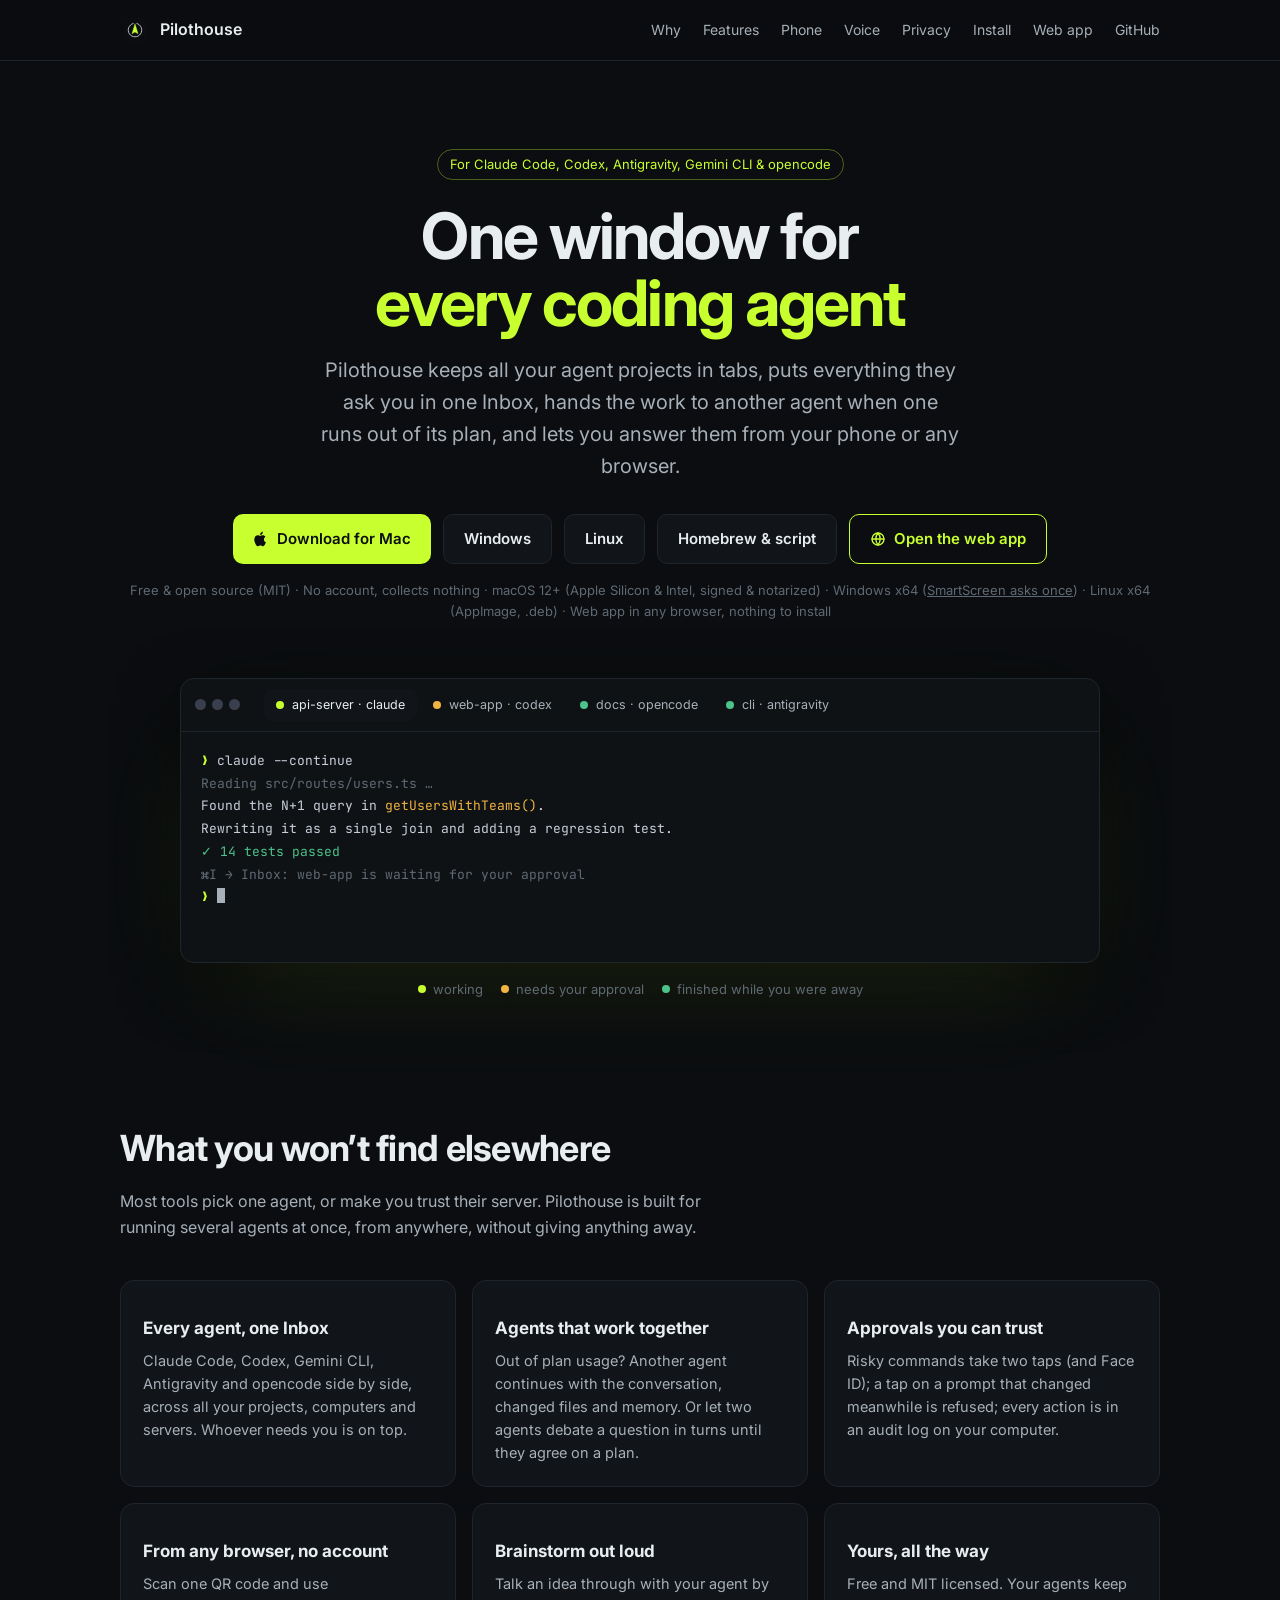
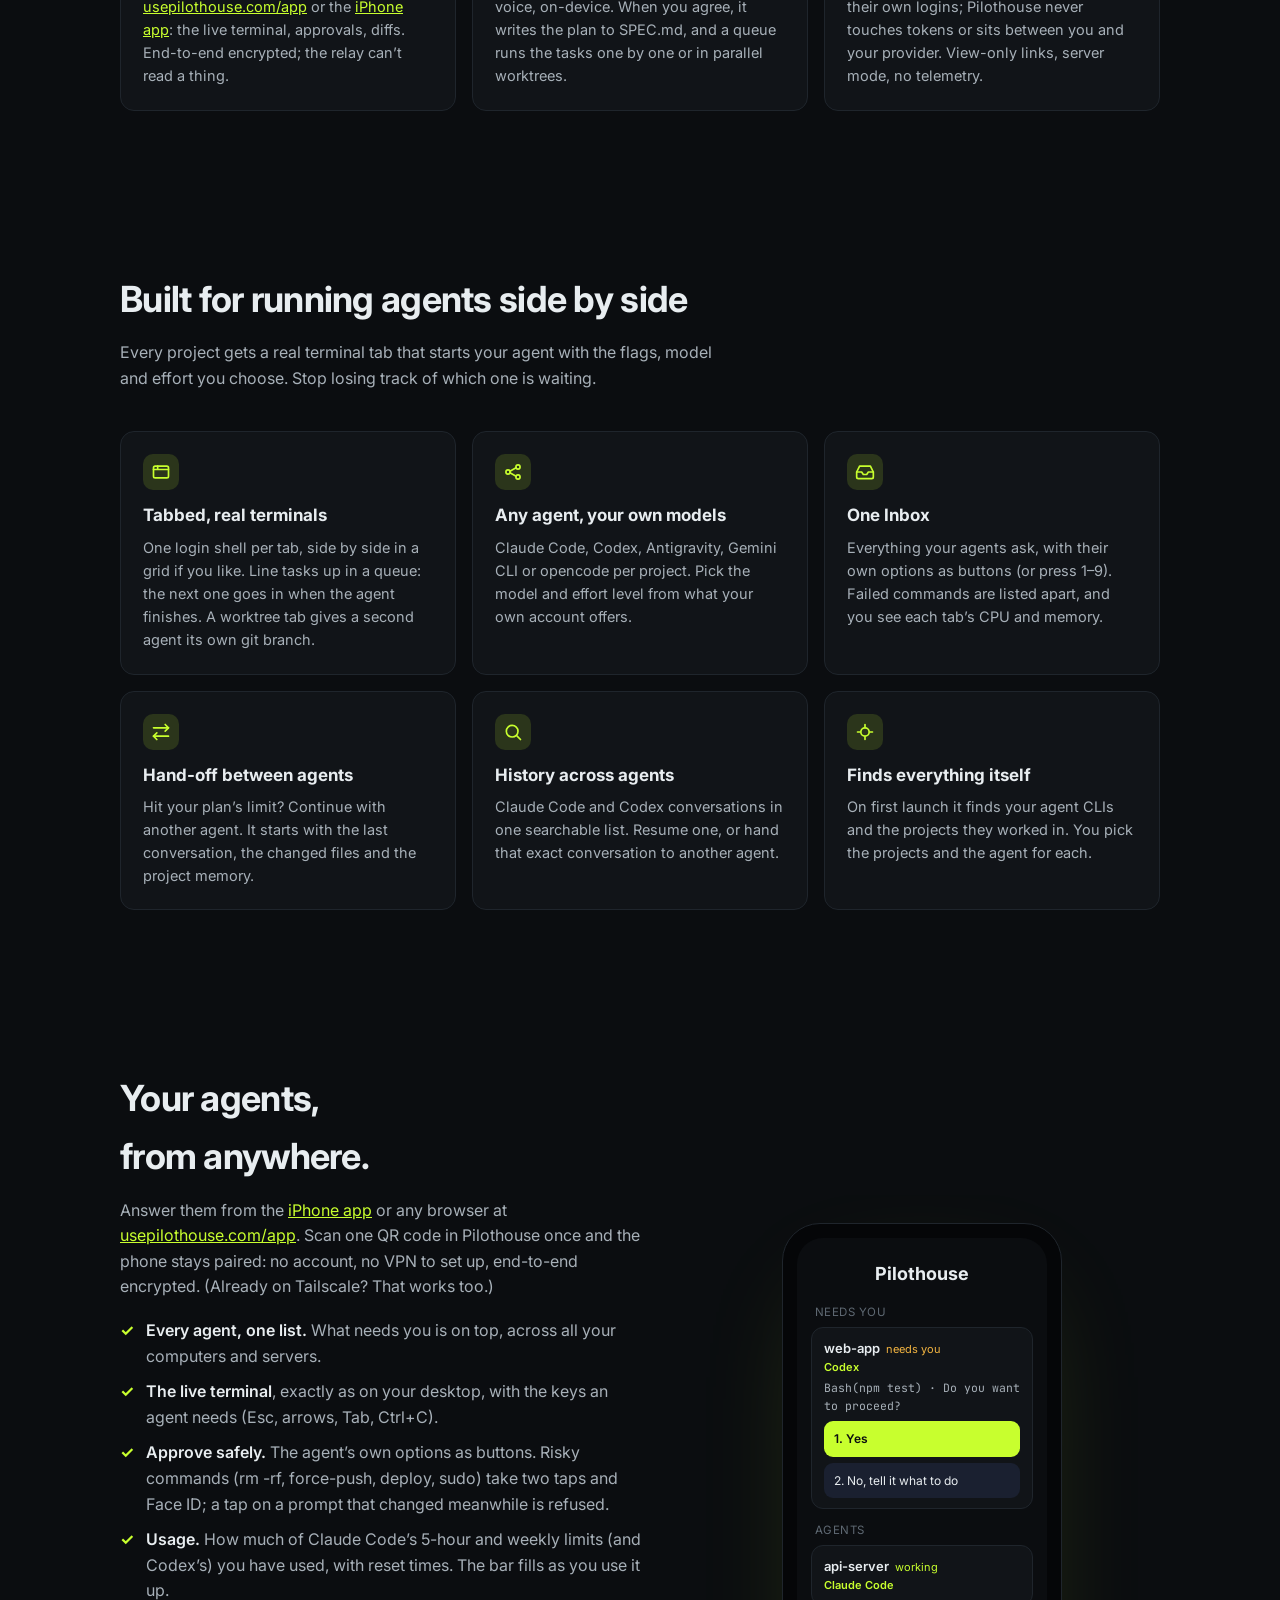
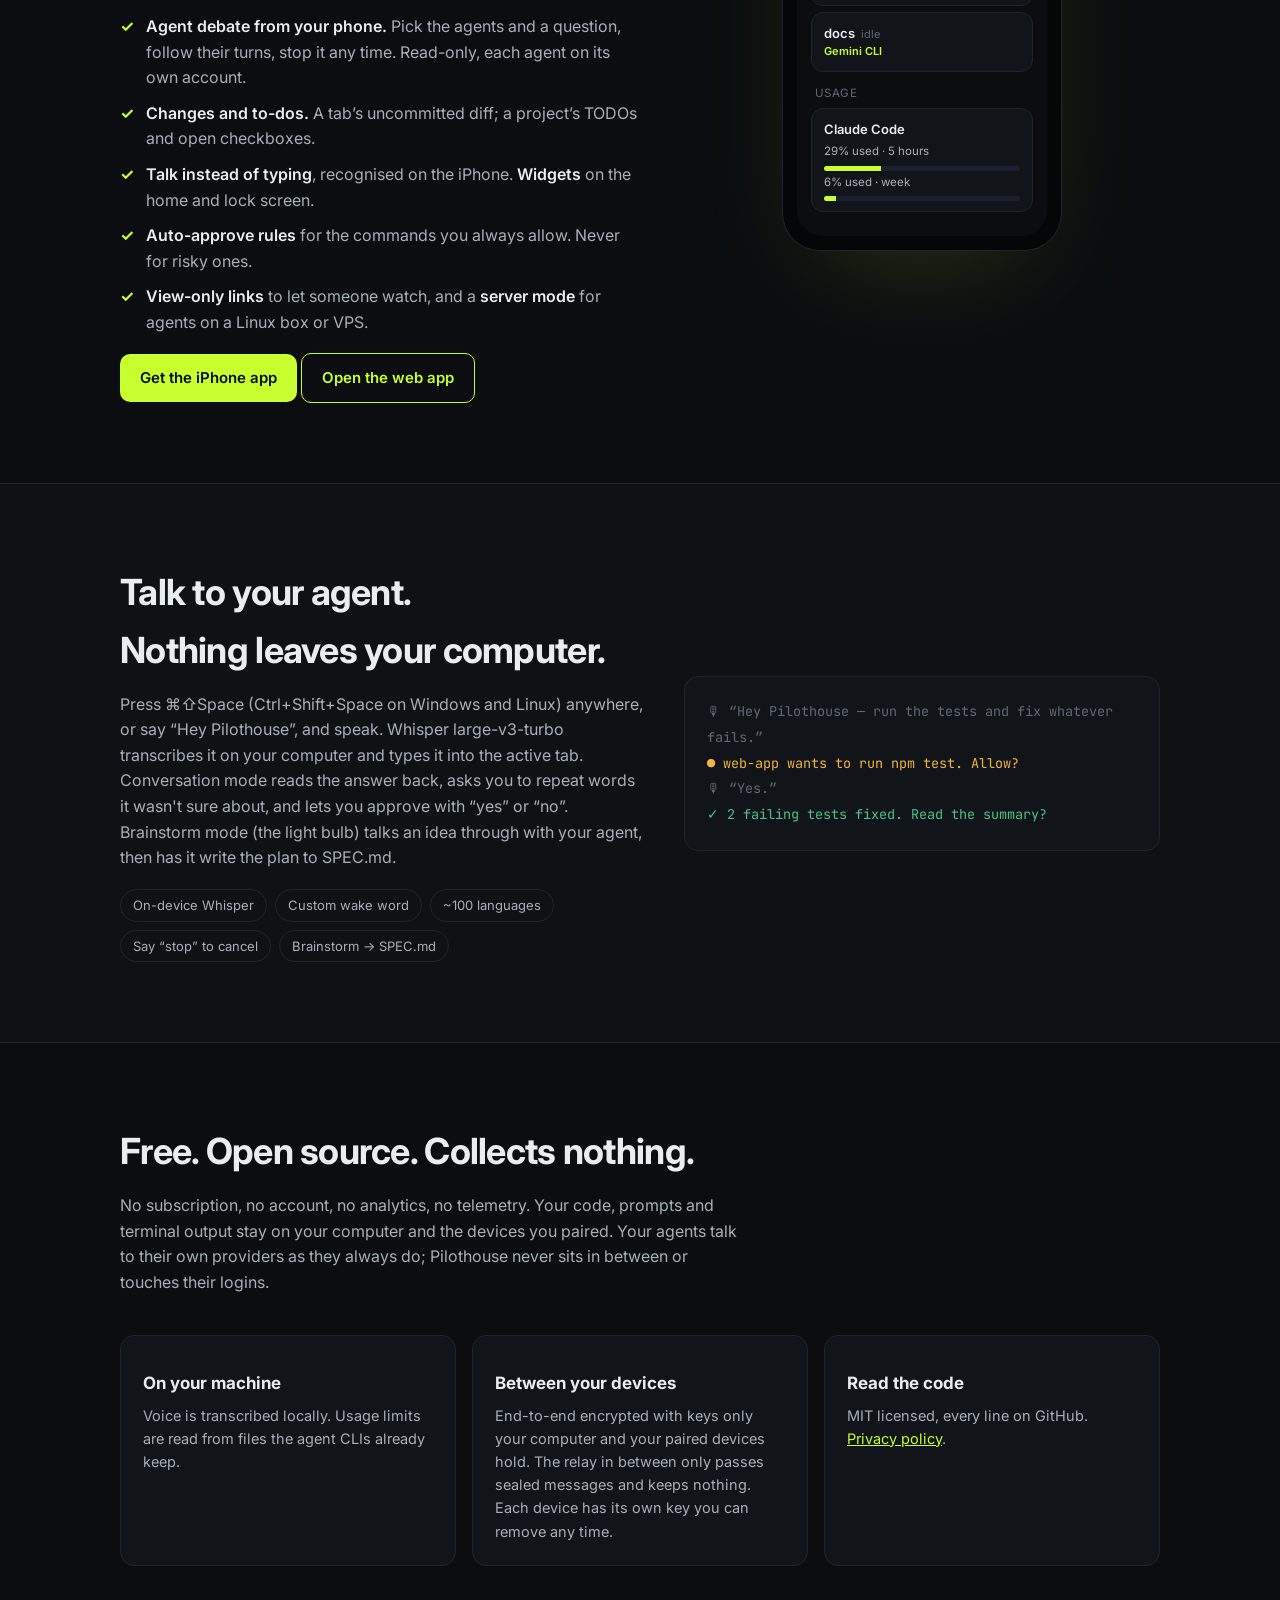
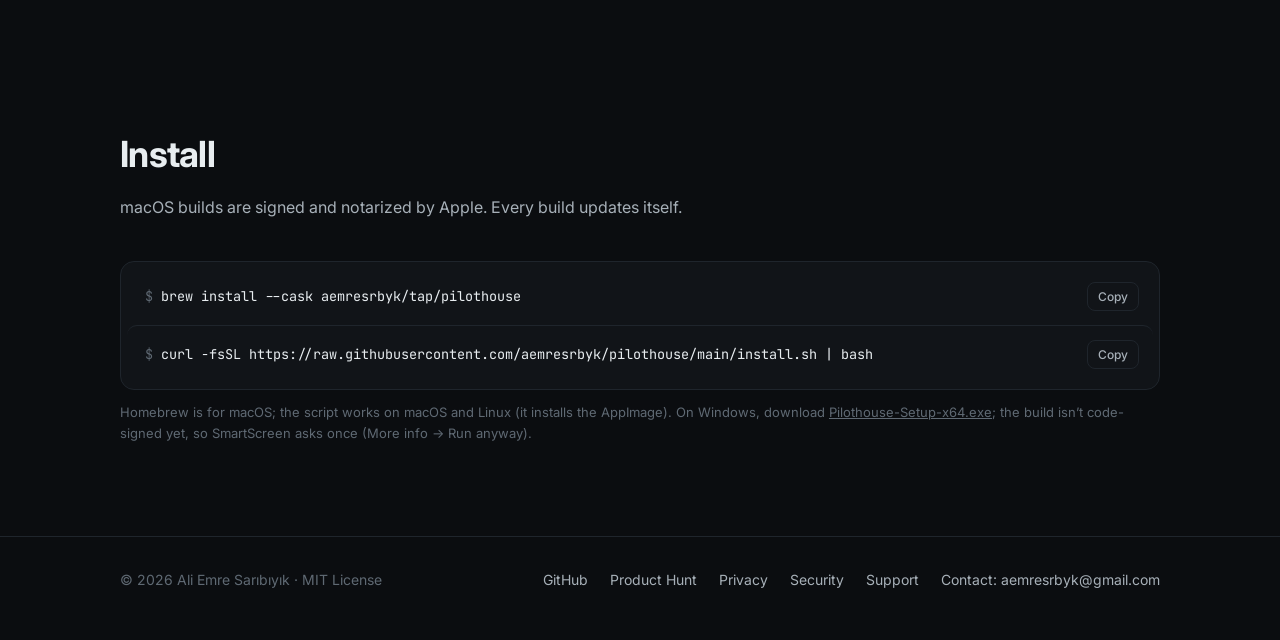
==== commit a41e6409: "feat: App Store link for the iPhone app Co-Authored-By: Claude Opus 5.5 <noreply@anthropic.com>" ====
--- a/index.html
+++ b/index.html
@@ -223,7 +223,7 @@
       <div class="card"><h3>Every agent, one Inbox</h3><p>Claude Code, Codex, Gemini CLI, Antigravity and opencode side by side, across all your projects, computers and servers. Whoever needs you is on top.</p></div>
       <div class="card"><h3>Agents that work together</h3><p>Out of plan usage? Another agent continues with the conversation, changed files and memory. Or let two agents debate a question in turns until they agree on a plan.</p></div>
       <div class="card"><h3>Approvals you can trust</h3><p>Risky commands take two taps (and Face ID); a tap on a prompt that changed meanwhile is refused; every action is in an audit log on your computer.</p></div>
-      <div class="card"><h3>From any browser, no account</h3><p>Scan one QR code and use <a href="app/" style="color: var(--accent)">usepilothouse.com/app</a> or the iPhone app: the live terminal, approvals, diffs. End-to-end encrypted; the relay can’t read a thing.</p></div>
+      <div class="card"><h3>From any browser, no account</h3><p>Scan one QR code and use <a href="app/" style="color: var(--accent)">usepilothouse.com/app</a> or the <a href="https://apps.apple.com/app/id6835669130" style="color: var(--accent)">iPhone app</a>: the live terminal, approvals, diffs. End-to-end encrypted; the relay can’t read a thing.</p></div>
       <div class="card"><h3>Brainstorm out loud</h3><p>Talk an idea through with your agent by voice, on-device. When you agree, it writes the plan to SPEC.md, and a queue runs the tasks one by one or in parallel worktrees.</p></div>
       <div class="card"><h3>Yours, all the way</h3><p>Free and MIT licensed. Your agents keep their own logins; Pilothouse never touches tokens or sits between you and your provider. View-only links, server mode, no telemetry.</p></div>
     </div>
@@ -273,7 +273,7 @@
   <div class="wrap split">
     <div>
       <h2>Your agents,<br>from anywhere.</h2>
-      <p class="sub" style="margin-bottom: 0">Answer them from the iPhone app or any browser at <a href="app/" style="color: var(--accent)">usepilothouse.com/app</a>. Scan one QR code in Pilothouse once and the phone stays paired: no account, no VPN to set up, end-to-end encrypted. (Already on Tailscale? That works too.)</p>
+      <p class="sub" style="margin-bottom: 0">Answer them from the <a href="https://apps.apple.com/app/id6835669130" style="color: var(--accent)">iPhone app</a> or any browser at <a href="app/" style="color: var(--accent)">usepilothouse.com/app</a>. Scan one QR code in Pilothouse once and the phone stays paired: no account, no VPN to set up, end-to-end encrypted. (Already on Tailscale? That works too.)</p>
       <ul class="checks">
         <li><b>Every agent, one list.</b> What needs you is on top, across all your computers and servers.</li>
         <li><b>The live terminal</b>, exactly as on your desktop, with the keys an agent needs (Esc, arrows, Tab, Ctrl+C).</li>
@@ -285,7 +285,8 @@
         <li><b>Auto-approve rules</b> for the commands you always allow. Never for risky ones.</li>
         <li><b>View-only links</b> to let someone watch, and a <b>server mode</b> for agents on a Linux box or VPS.</li>
       </ul>
-      <a class="btn primary" href="app/" style="margin-top: 18px; display: inline-flex">Open the web app</a>
+      <a class="btn primary" href="https://apps.apple.com/app/id6835669130" style="margin-top: 18px; display: inline-flex">Get the iPhone app</a>
+      <a class="btn web" href="app/" style="margin-top: 18px; display: inline-flex">Open the web app</a>
     </div>
     <div class="phone" role="img" aria-label="The Pilothouse iPhone app: one agent waiting for approval, two working, and plan usage">
       <div class="screen">
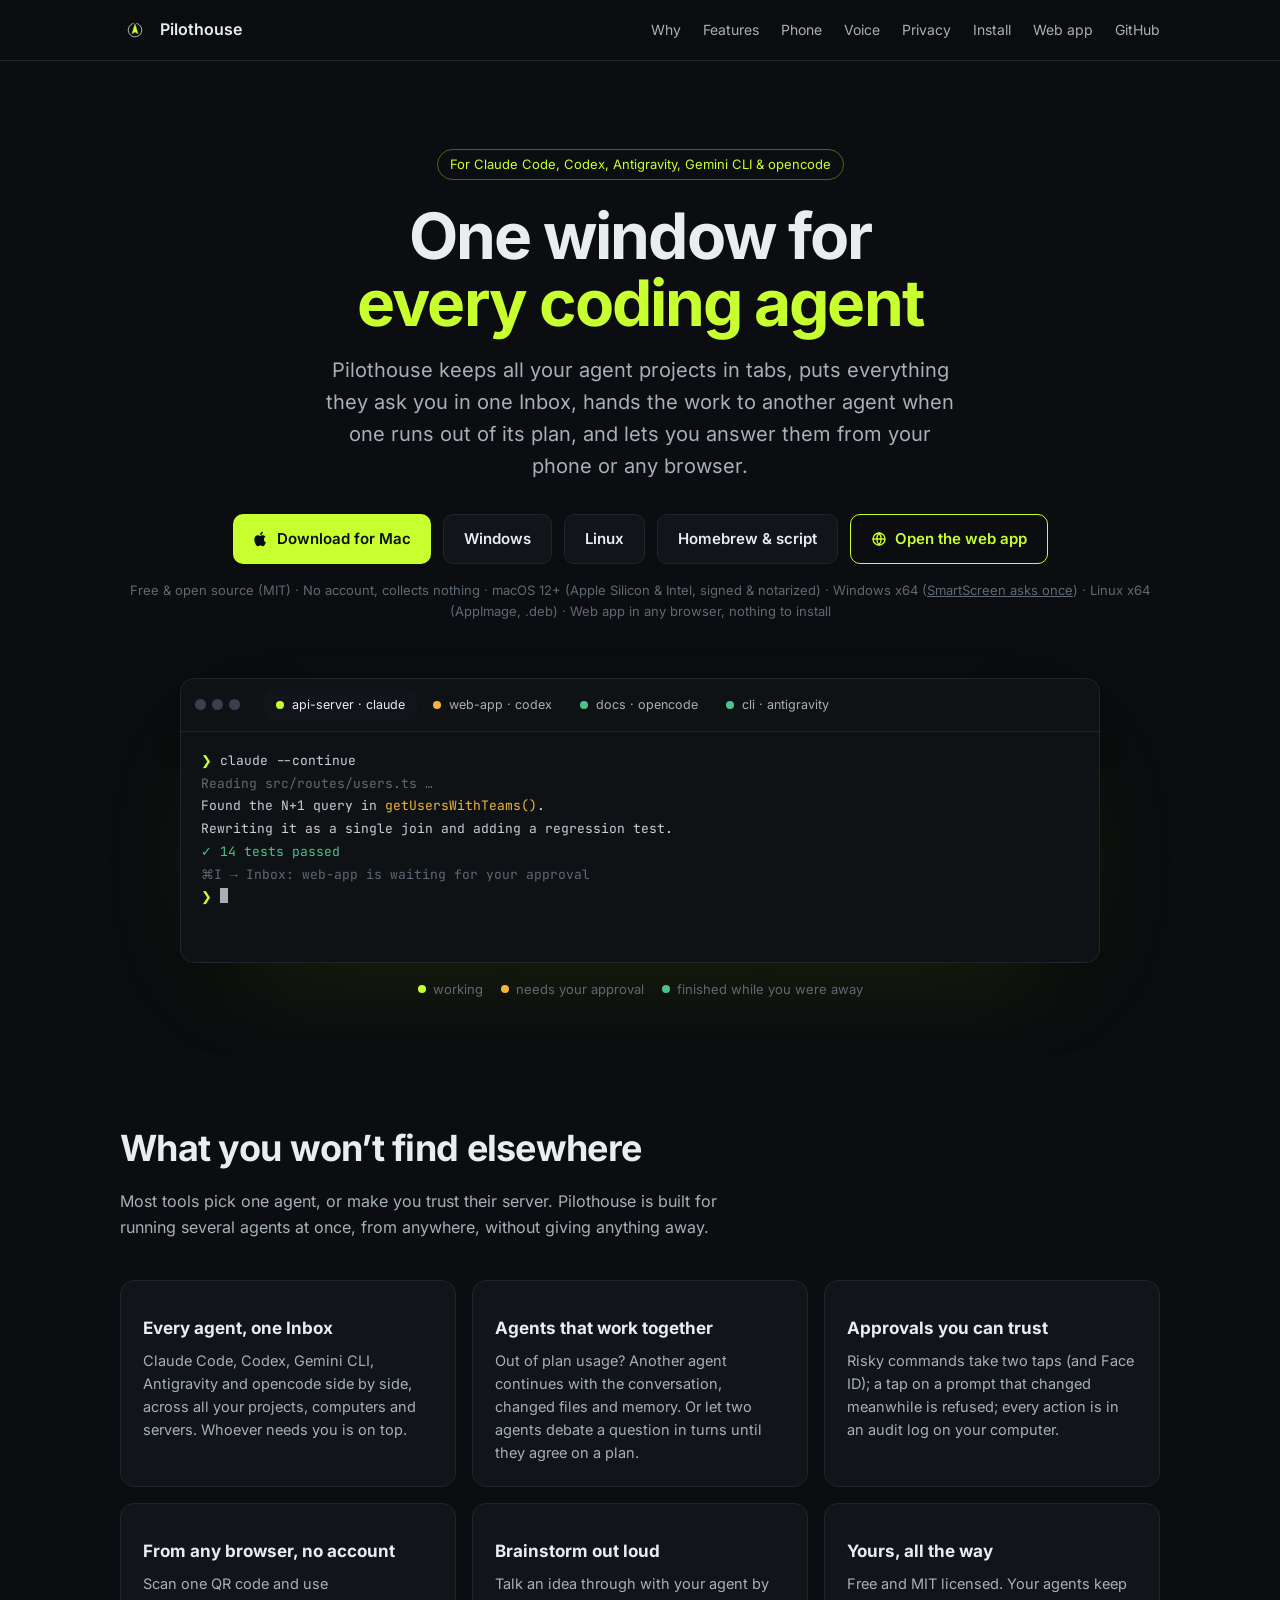
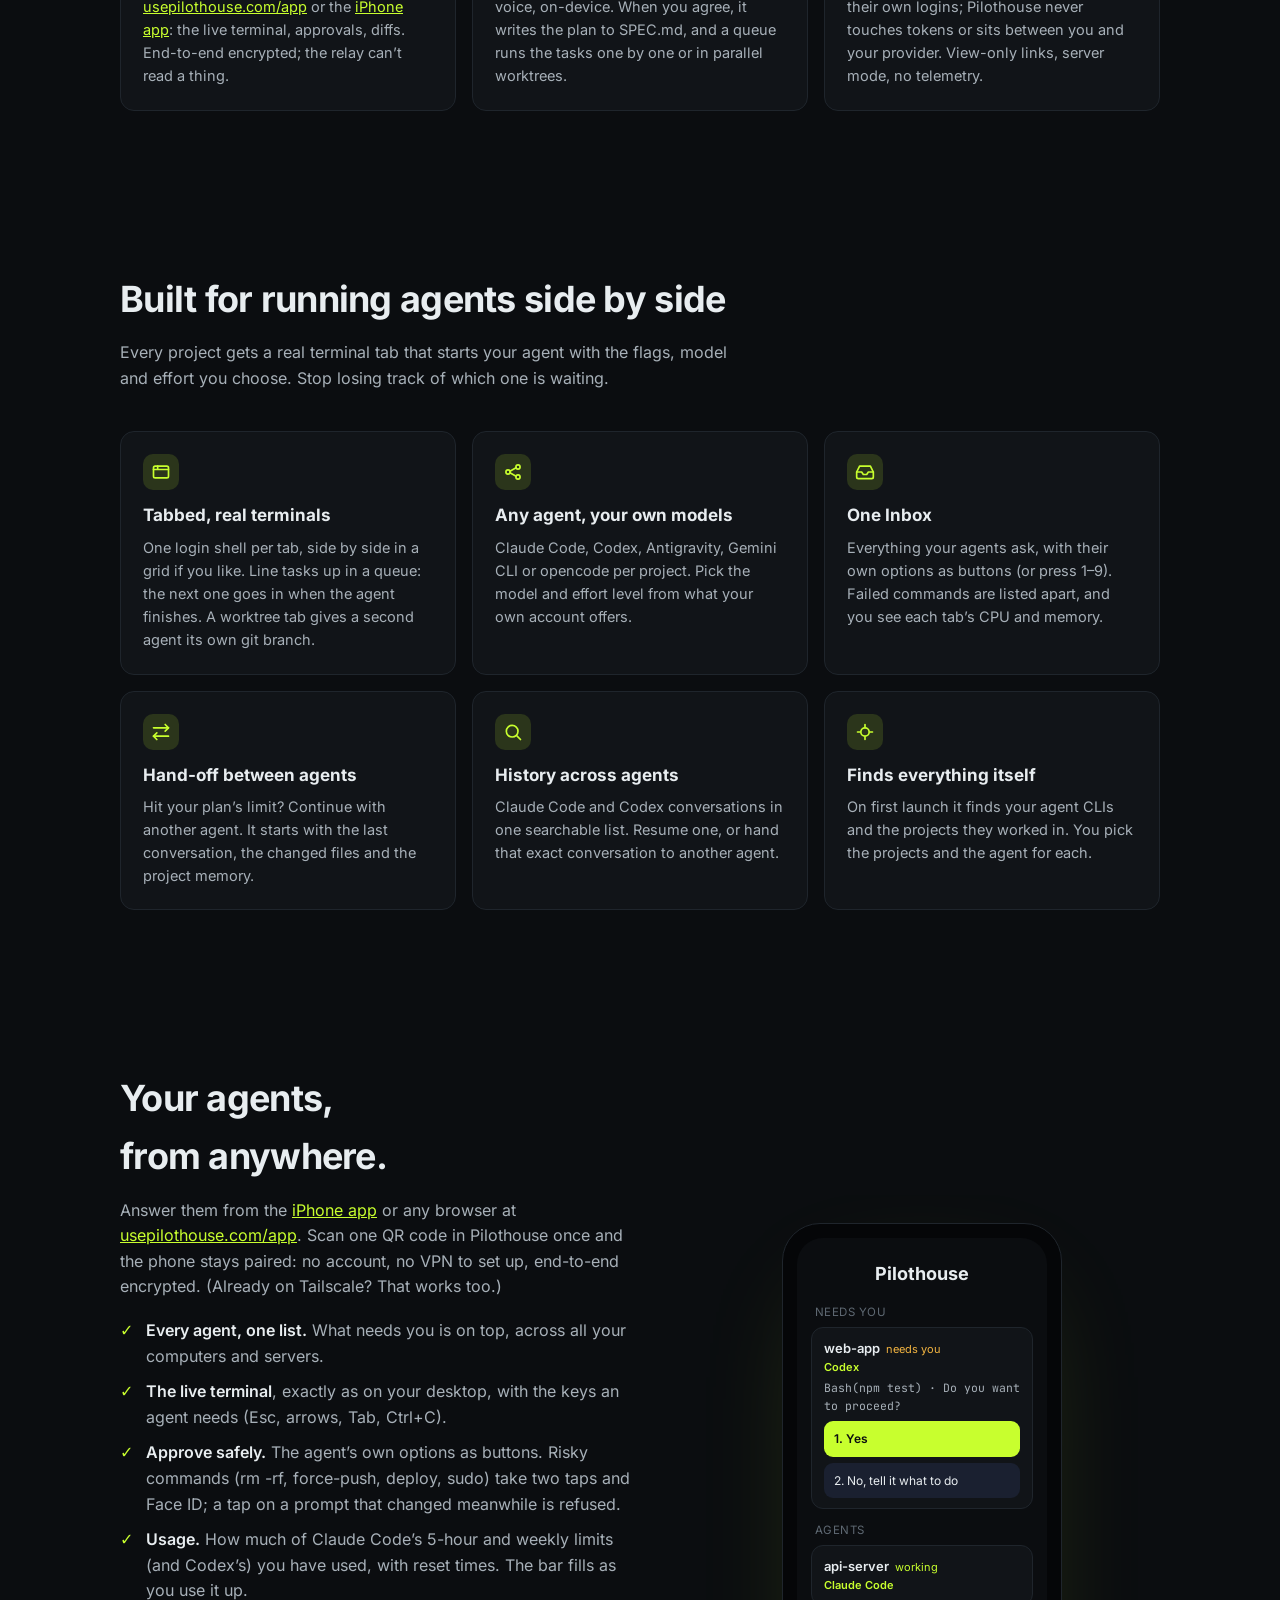
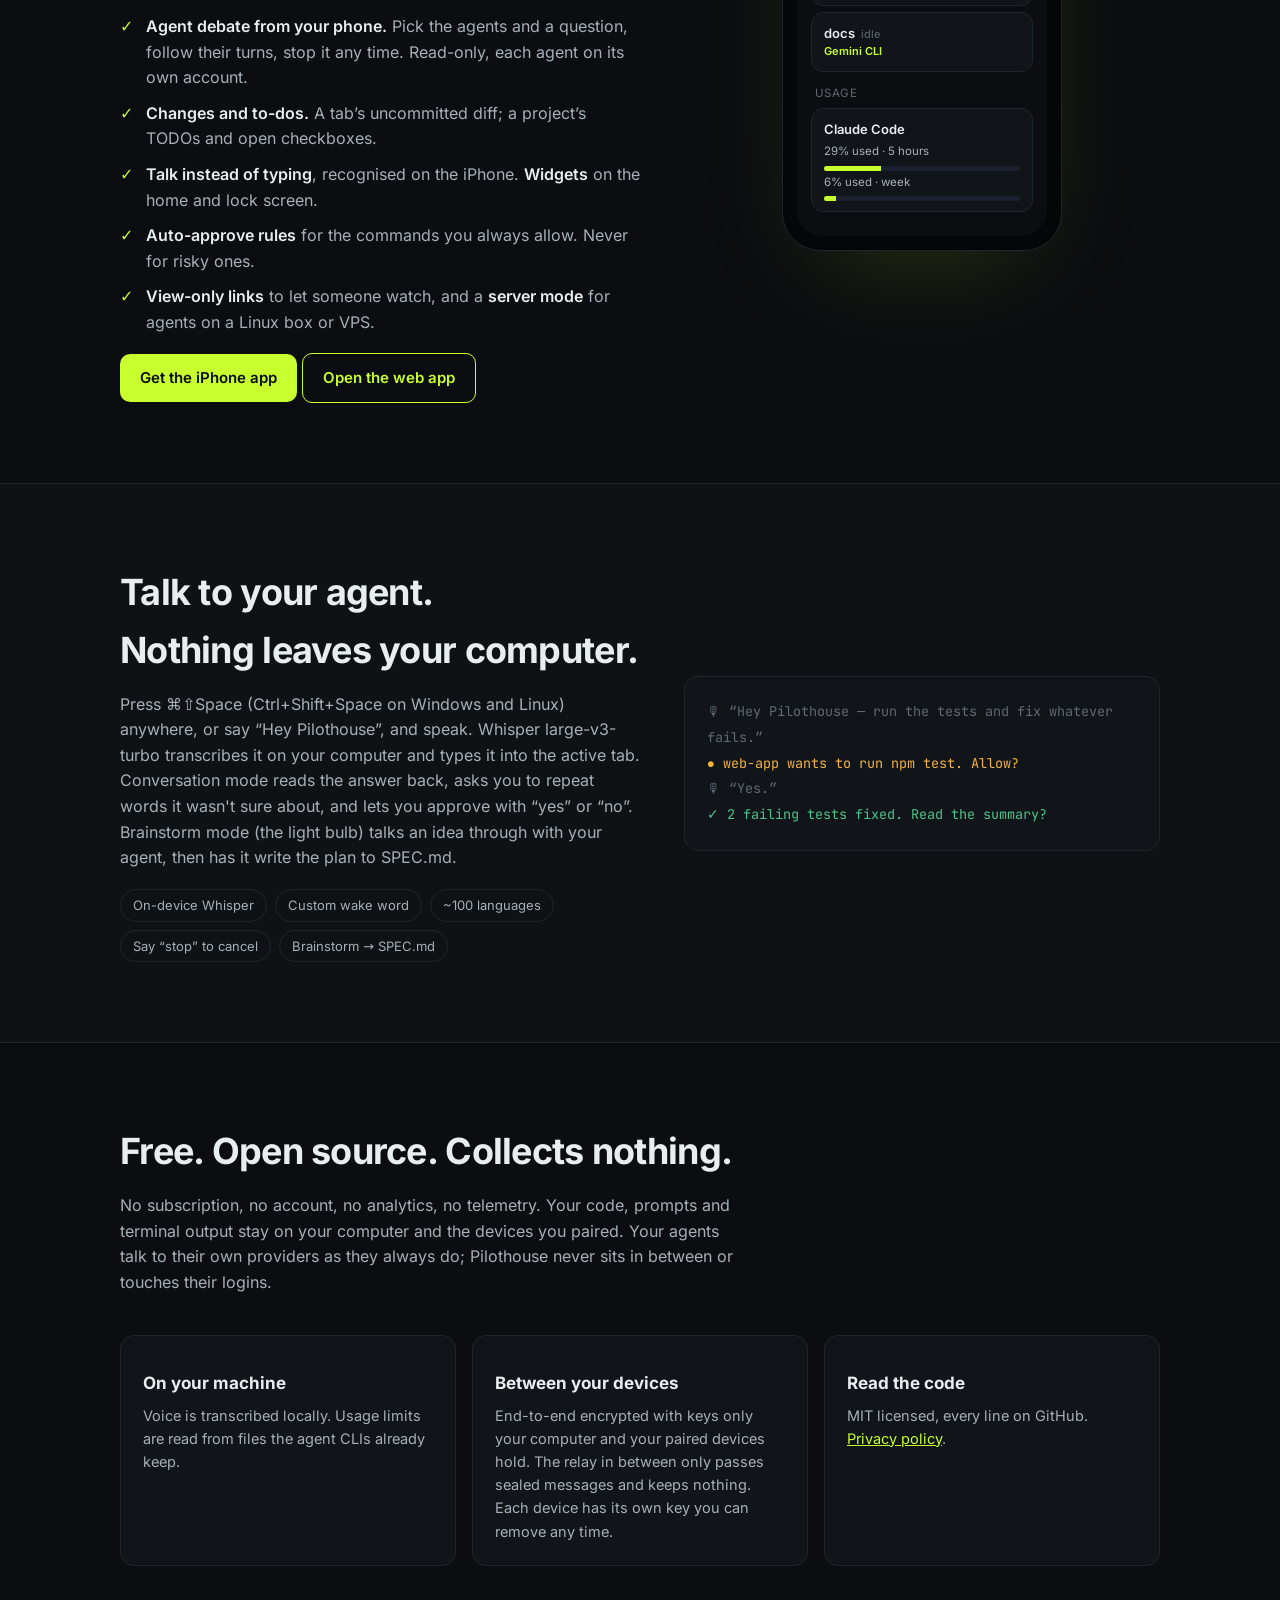
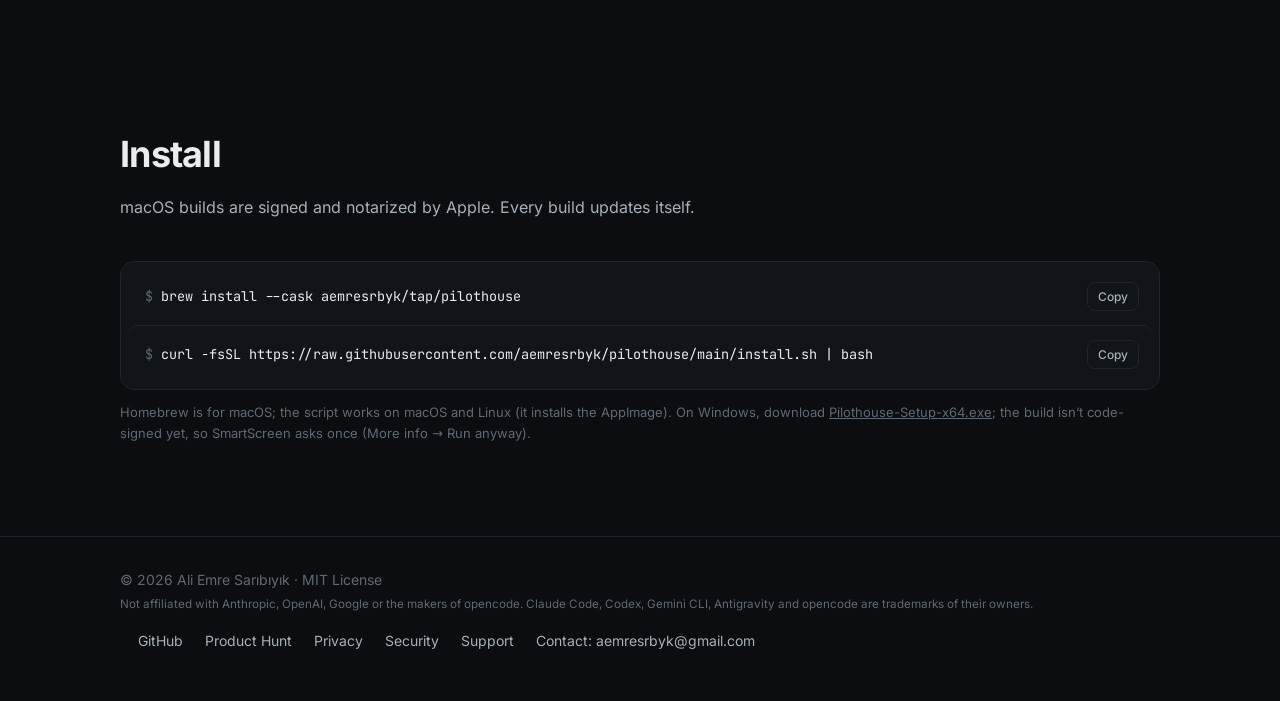
==== commit 417a06ff: "Self-host fonts, trademark note, website row in privacy policy Fonts (Inter, JetBrains Mono, OFL) ar" ====
--- a/index.html
+++ b/index.html
@@ -15,9 +15,7 @@
 <link rel="apple-touch-icon" href="icon.png">
 <meta name="twitter:card" content="summary_large_image">
 <link rel="icon" href="logo.svg" type="image/svg+xml">
-<link rel="preconnect" href="https://fonts.googleapis.com">
-<link rel="preconnect" href="https://fonts.gstatic.com" crossorigin>
-<link href="https://fonts.googleapis.com/css2?family=Inter:wght@400;500;600;700&family=JetBrains+Mono:wght@400;500&display=swap" rel="stylesheet">
+<link rel="stylesheet" href="/fonts/fonts.css">
 <style>
   :root {
     --bg: #0B0D10; --bg2: #0F1215; --card: #111418; --line: #1F252C;
@@ -361,7 +359,7 @@
 
 <footer>
   <div class="wrap">
-    <span>© 2026 Ali Emre Sarıbıyık · MIT License</span>
+    <span>© 2026 Ali Emre Sarıbıyık · MIT License<br><small>Not affiliated with Anthropic, OpenAI, Google or the makers of opencode. Claude Code, Codex, Gemini CLI, Antigravity and opencode are trademarks of their owners.</small></span>
     <span>
       <a href="https://github.com/aemresrbyk/pilothouse" class="released">GitHub</a>
       <a href="https://www.producthunt.com/@aemresrbyk">Product Hunt</a>
--- a/fonts/fonts.css
+++ b/fonts/fonts.css
@@ -0,0 +1,38 @@
+/* inter-latin-ext-wght-normal */
+@font-face {
+  font-family: 'Inter';
+  font-style: normal;
+  font-display: swap;
+  font-weight: 100 900;
+  src: url(/fonts/inter-latin-ext-wght-normal.woff2) format('woff2-variations');
+  unicode-range: U+0100-02BA,U+02BD-02C5,U+02C7-02CC,U+02CE-02D7,U+02DD-02FF,U+0304,U+0308,U+0329,U+1D00-1DBF,U+1E00-1E9F,U+1EF2-1EFF,U+2020,U+20A0-20AB,U+20AD-20C0,U+2113,U+2C60-2C7F,U+A720-A7FF;
+}
+
+/* inter-latin-wght-normal */
+@font-face {
+  font-family: 'Inter';
+  font-style: normal;
+  font-display: swap;
+  font-weight: 100 900;
+  src: url(/fonts/inter-latin-wght-normal.woff2) format('woff2-variations');
+  unicode-range: U+0000-00FF,U+0131,U+0152-0153,U+02BB-02BC,U+02C6,U+02DA,U+02DC,U+0304,U+0308,U+0329,U+2000-206F,U+20AC,U+2122,U+2191,U+2193,U+2212,U+2215,U+FEFF,U+FFFD;
+}
+/* jetbrains-mono-latin-ext-wght-normal */
+@font-face {
+  font-family: 'JetBrains Mono';
+  font-style: normal;
+  font-display: swap;
+  font-weight: 100 800;
+  src: url(/fonts/jetbrains-mono-latin-ext-wght-normal.woff2) format('woff2-variations');
+  unicode-range: U+0100-02BA,U+02BD-02C5,U+02C7-02CC,U+02CE-02D7,U+02DD-02FF,U+0304,U+0308,U+0329,U+1D00-1DBF,U+1E00-1E9F,U+1EF2-1EFF,U+2020,U+20A0-20AB,U+20AD-20C0,U+2113,U+2C60-2C7F,U+A720-A7FF;
+}
+
+/* jetbrains-mono-latin-wght-normal */
+@font-face {
+  font-family: 'JetBrains Mono';
+  font-style: normal;
+  font-display: swap;
+  font-weight: 100 800;
+  src: url(/fonts/jetbrains-mono-latin-wght-normal.woff2) format('woff2-variations');
+  unicode-range: U+0000-00FF,U+0131,U+0152-0153,U+02BB-02BC,U+02C6,U+02DA,U+02DC,U+0304,U+0308,U+0329,U+2000-206F,U+20AC,U+2122,U+2191,U+2193,U+2212,U+2215,U+FEFF,U+FFFD;
+}
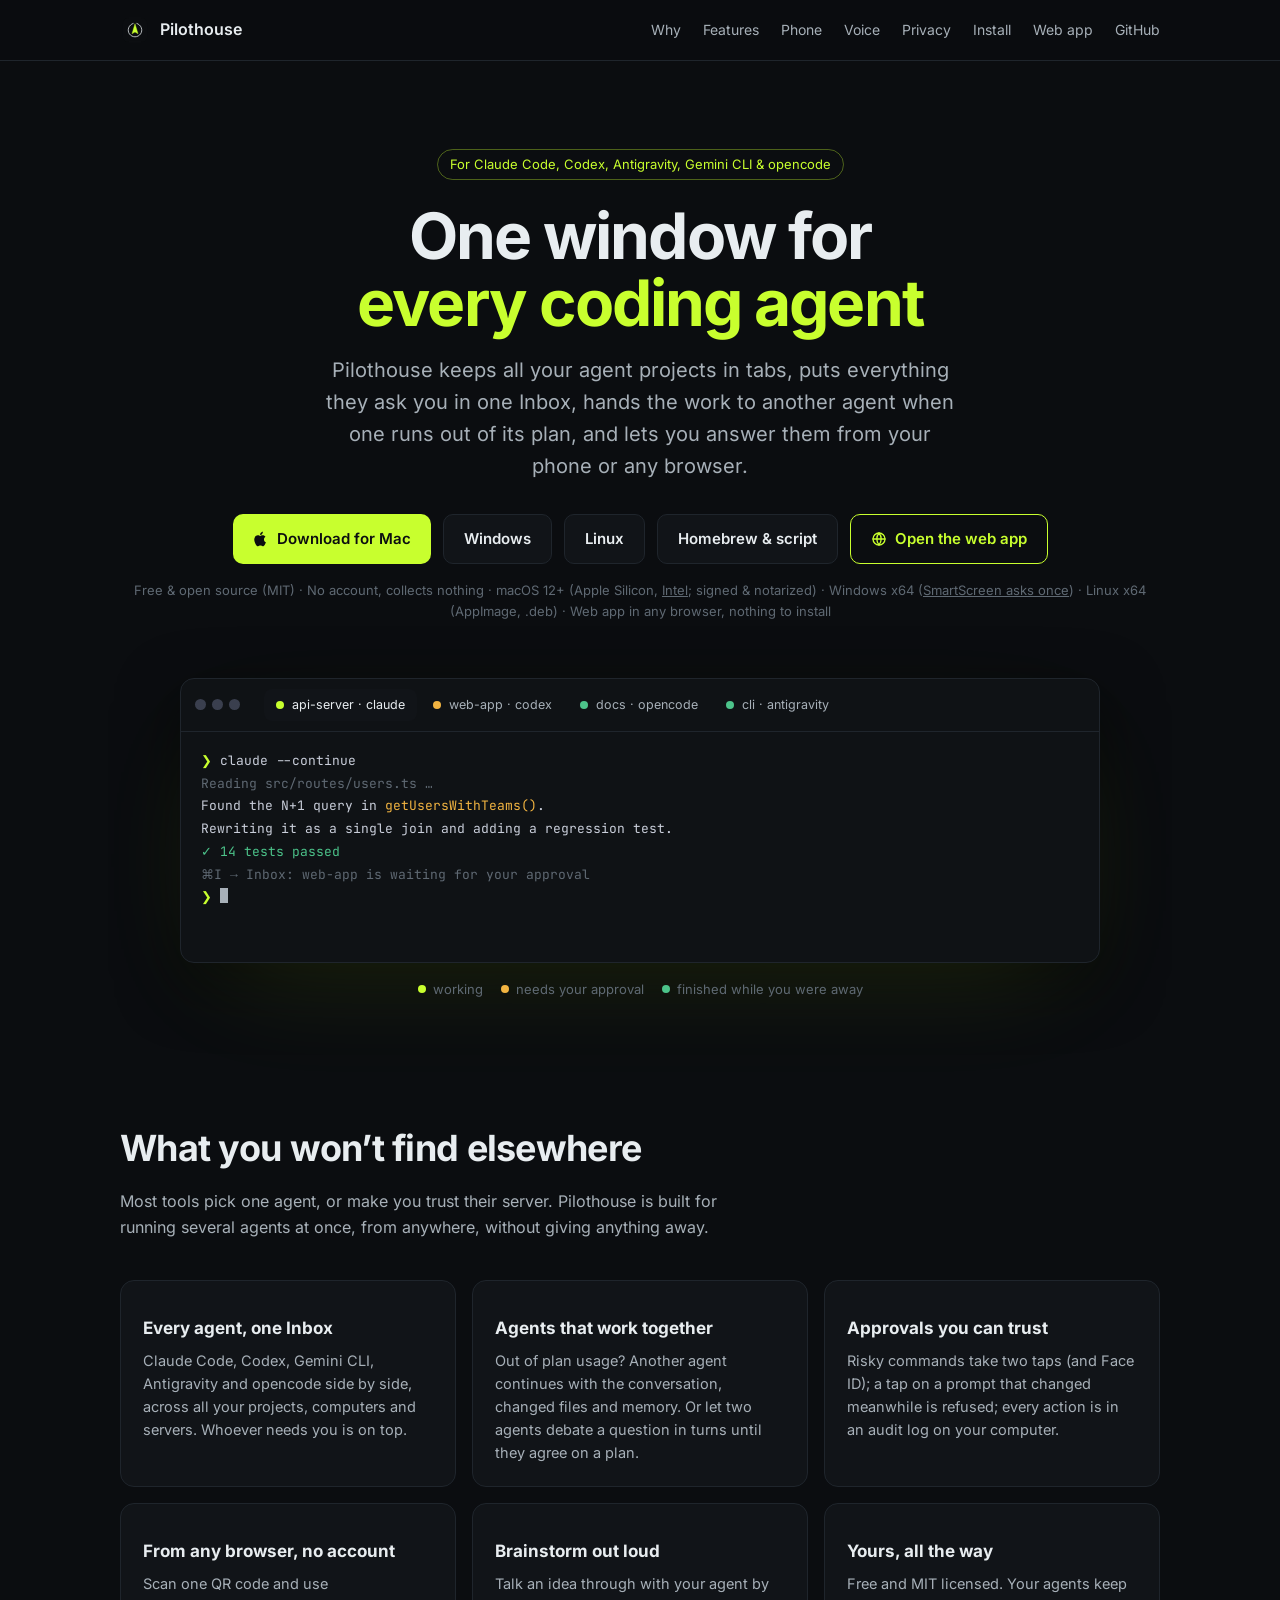
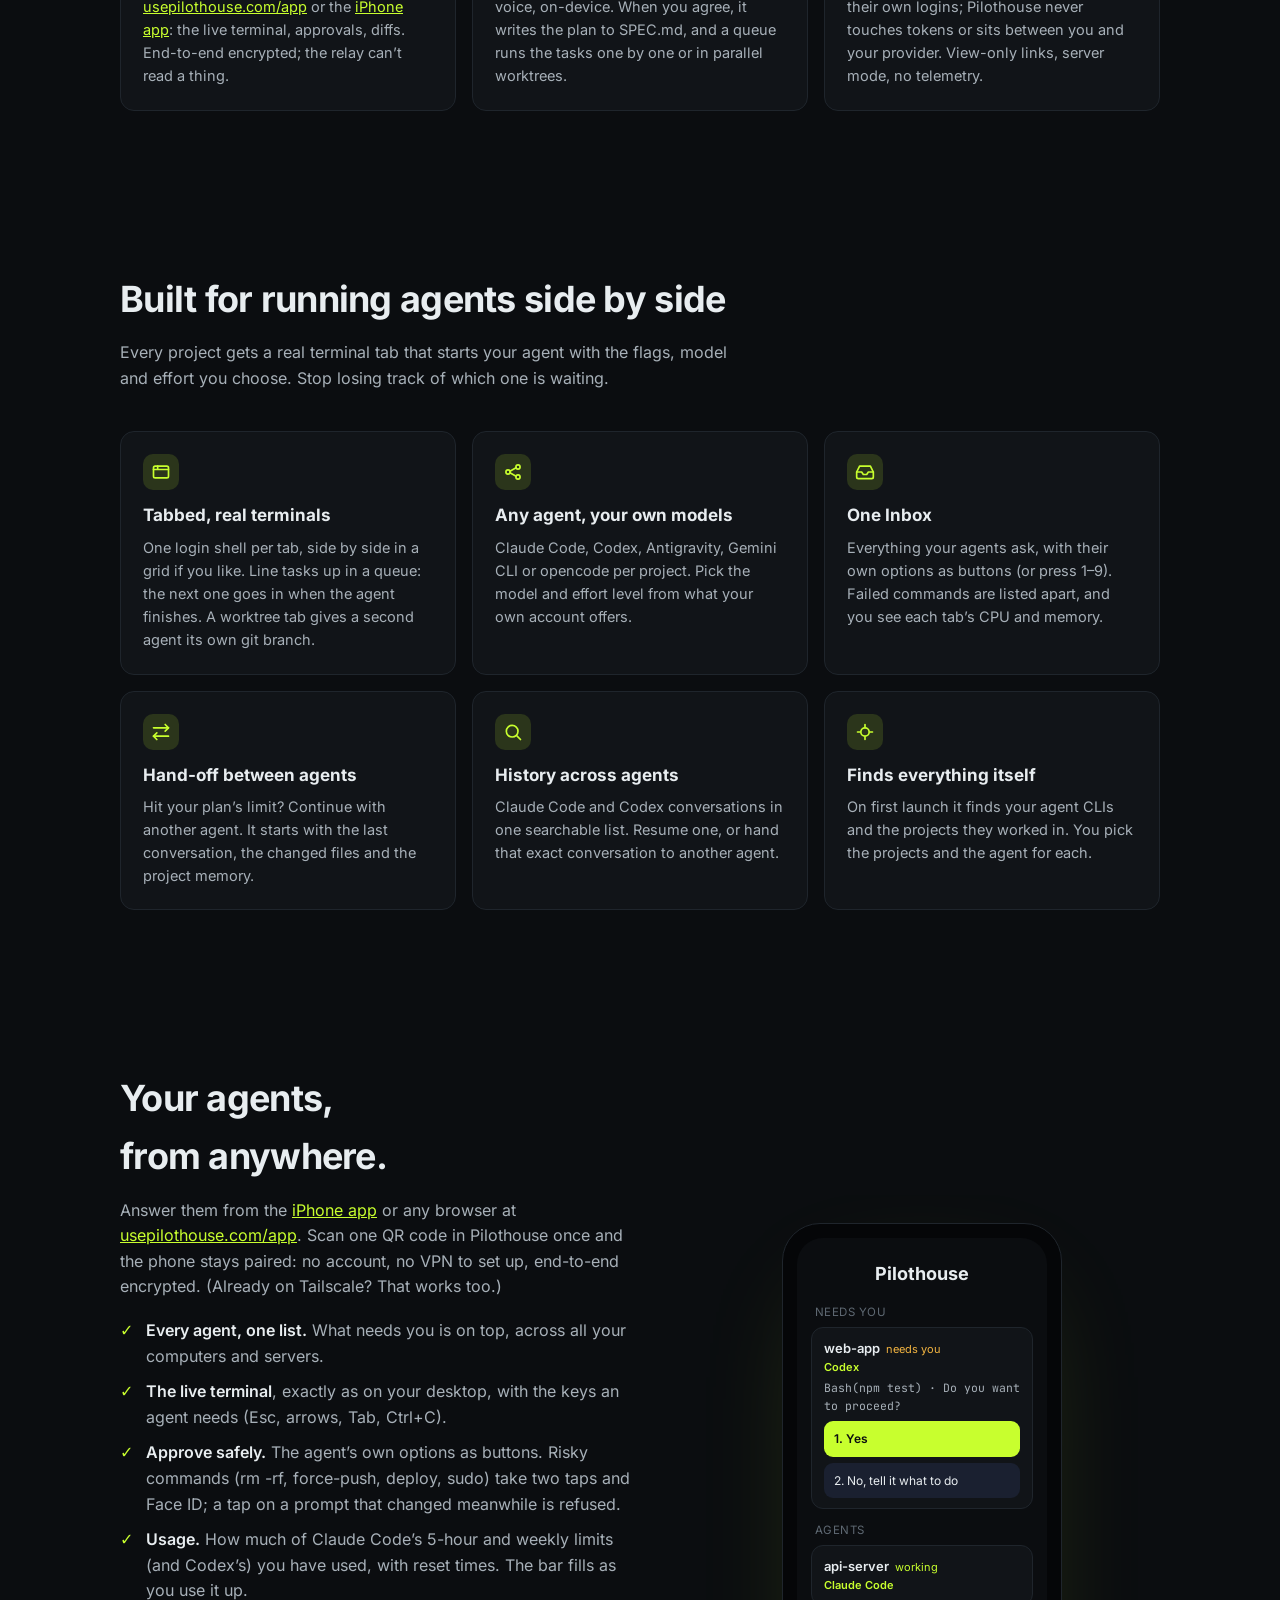
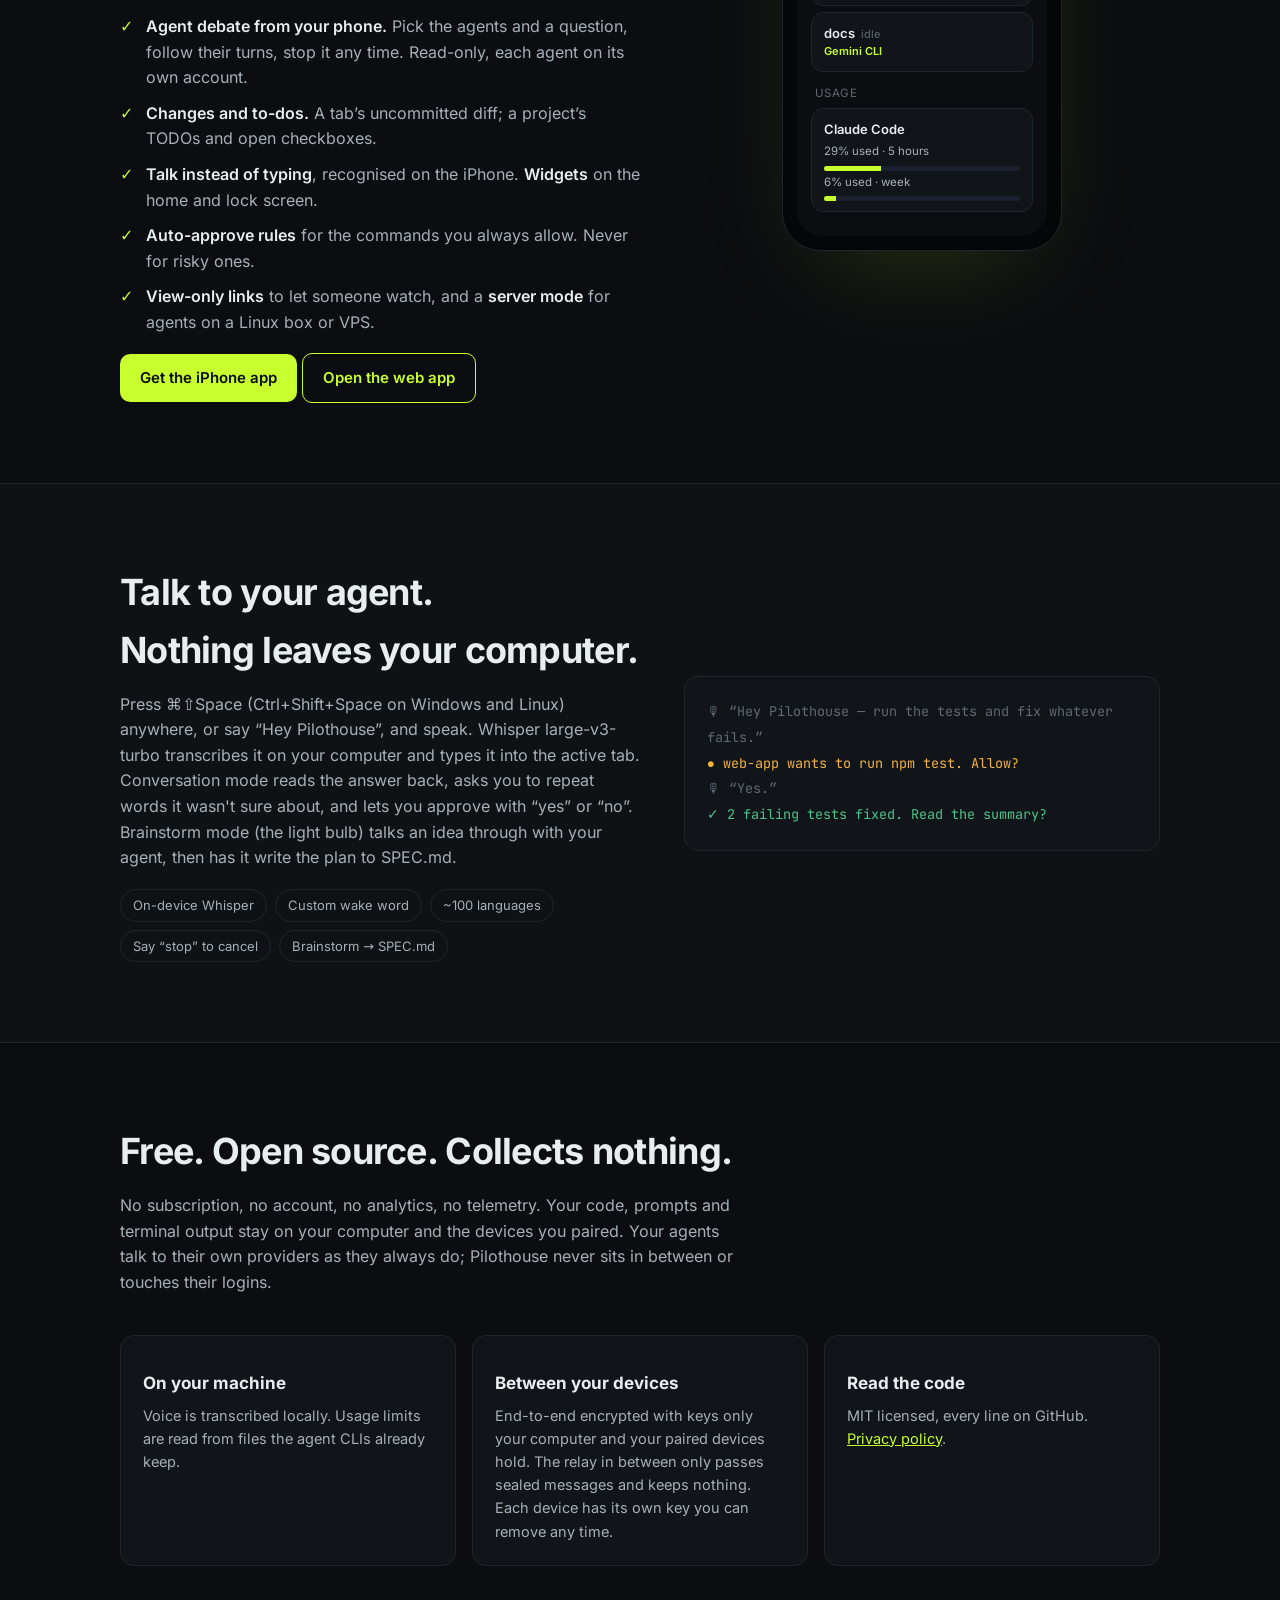
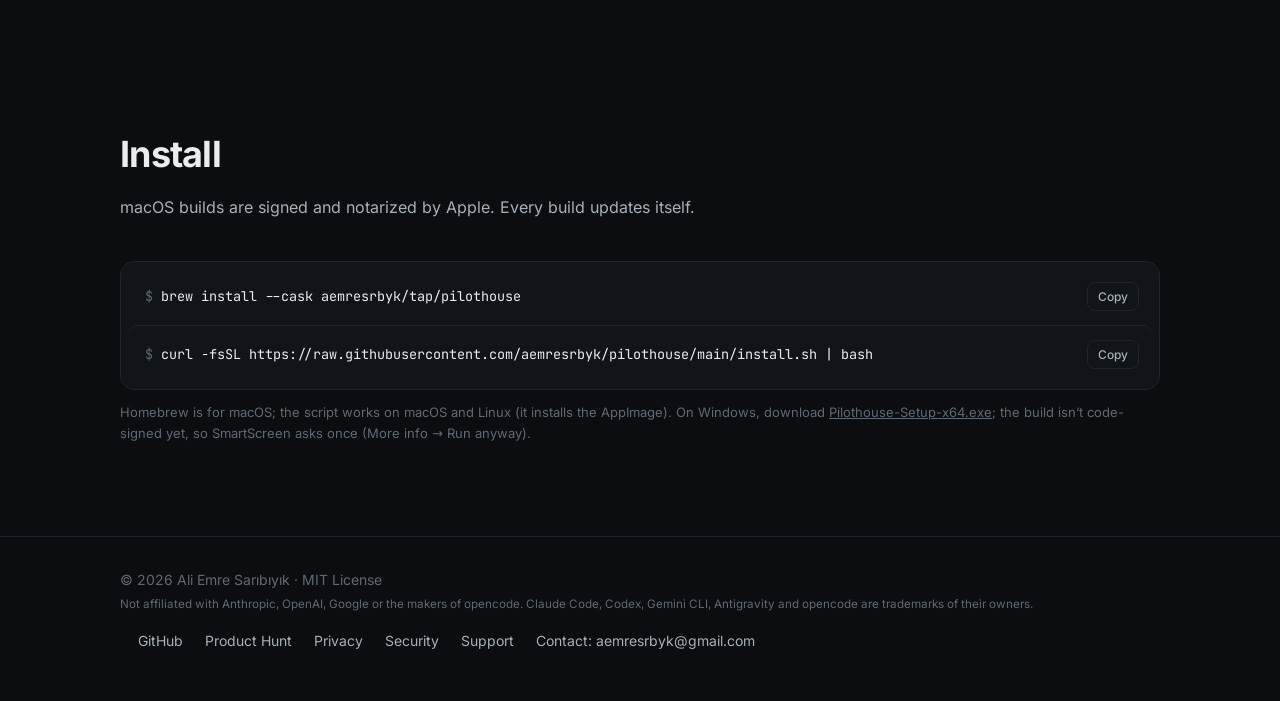
==== commit 9f7f7ef6: "fix: Download for Mac starts the Apple Silicon DMG, Intel link next to it Co-Authored-By: Claude Opu" ====
--- a/index.html
+++ b/index.html
@@ -170,7 +170,7 @@
     <h1>One window for<br><span>every coding agent</span></h1>
     <p class="lede">Pilothouse keeps all your agent projects in tabs, puts everything they ask you in one Inbox, hands the work to another agent when one runs out of its plan, and lets you answer them from your phone or any browser.</p>
     <div class="cta">
-      <a class="btn primary released" href="https://github.com/aemresrbyk/pilothouse/releases/latest">
+      <a class="btn primary released" href="https://github.com/aemresrbyk/pilothouse/releases/latest/download/Pilothouse-arm64-mac.dmg" title="Apple Silicon. Intel Mac? Use the link below.">
         <svg width="16" height="16" viewBox="0 0 24 24" fill="currentColor" aria-hidden="true"><path d="M16.4 12.6c0-2.7 2.2-4 2.3-4.1-1.3-1.9-3.2-2.1-3.9-2.1-1.7-.2-3.2 1-4.1 1-.8 0-2.1-1-3.5-.9-1.8 0-3.5 1.1-4.4 2.7-1.9 3.3-.5 8.2 1.4 10.9.9 1.3 2 2.8 3.4 2.7 1.4-.1 1.9-.9 3.5-.9s2.1.9 3.5.9c1.5 0 2.4-1.3 3.3-2.7 1-1.5 1.5-3 1.5-3.1-.1 0-2.9-1.1-3-4.4zM13.7 4.5c.7-.9 1.2-2.1 1.1-3.3-1 0-2.3.7-3 1.6-.7.8-1.3 2-1.1 3.2 1.1.1 2.3-.6 3-1.5z"/></svg>
         Download for Mac
       </a>
@@ -183,7 +183,7 @@
         Open the web app
       </a>
     </div>
-    <p class="meta">Free &amp; open source (MIT) · No account, collects nothing · macOS 12+ (Apple Silicon &amp; Intel, signed &amp; notarized) · Windows x64 (<a href="support.html#windows" style="color: inherit">SmartScreen asks once</a>) · Linux x64 (AppImage, .deb) · Web app in any browser, nothing to install</p>
+    <p class="meta">Free &amp; open source (MIT) · No account, collects nothing · macOS 12+ (Apple Silicon, <a href="https://github.com/aemresrbyk/pilothouse/releases/latest/download/Pilothouse-x64-mac.dmg" style="color: inherit">Intel</a>; signed &amp; notarized) · Windows x64 (<a href="support.html#windows" style="color: inherit">SmartScreen asks once</a>) · Linux x64 (AppImage, .deb) · Web app in any browser, nothing to install</p>
 
     <div class="window" role="img" aria-label="Illustration of the Pilothouse window with three project tabs and their status dots">
       <div class="titlebar">
